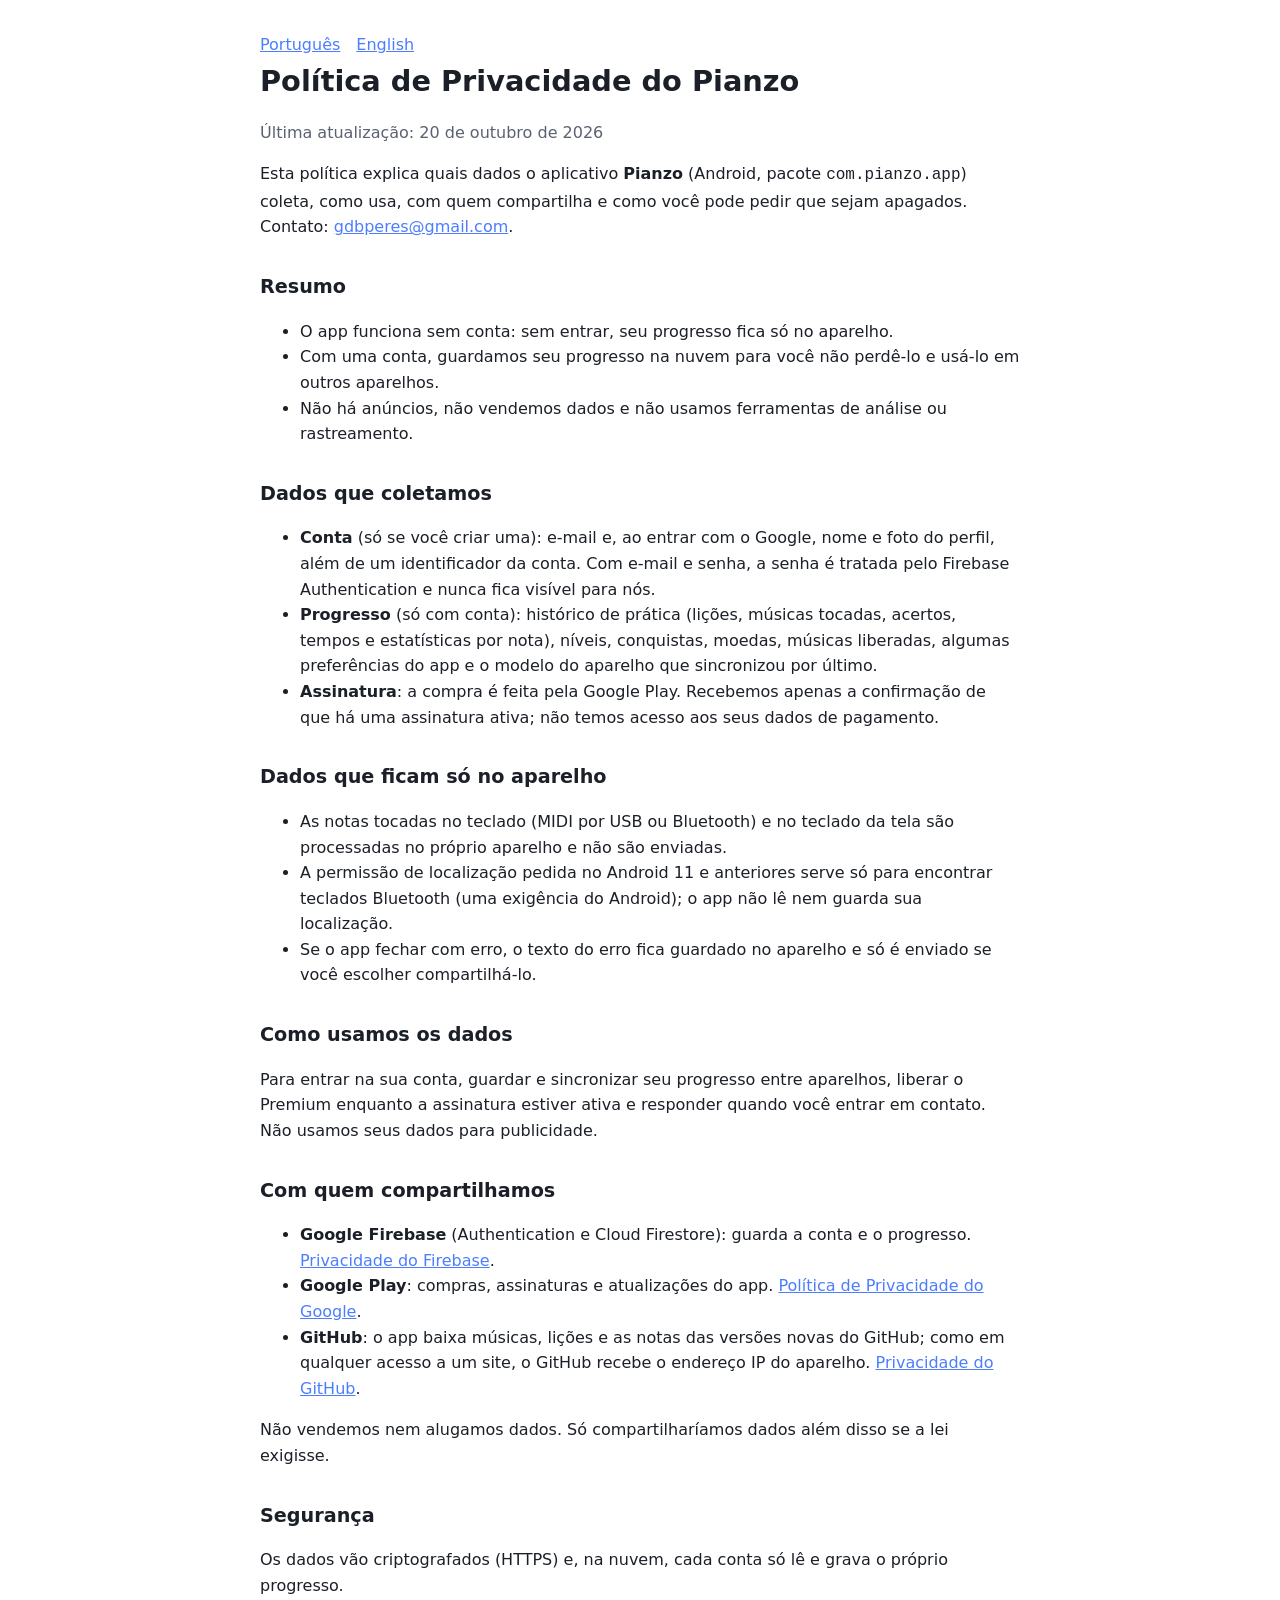
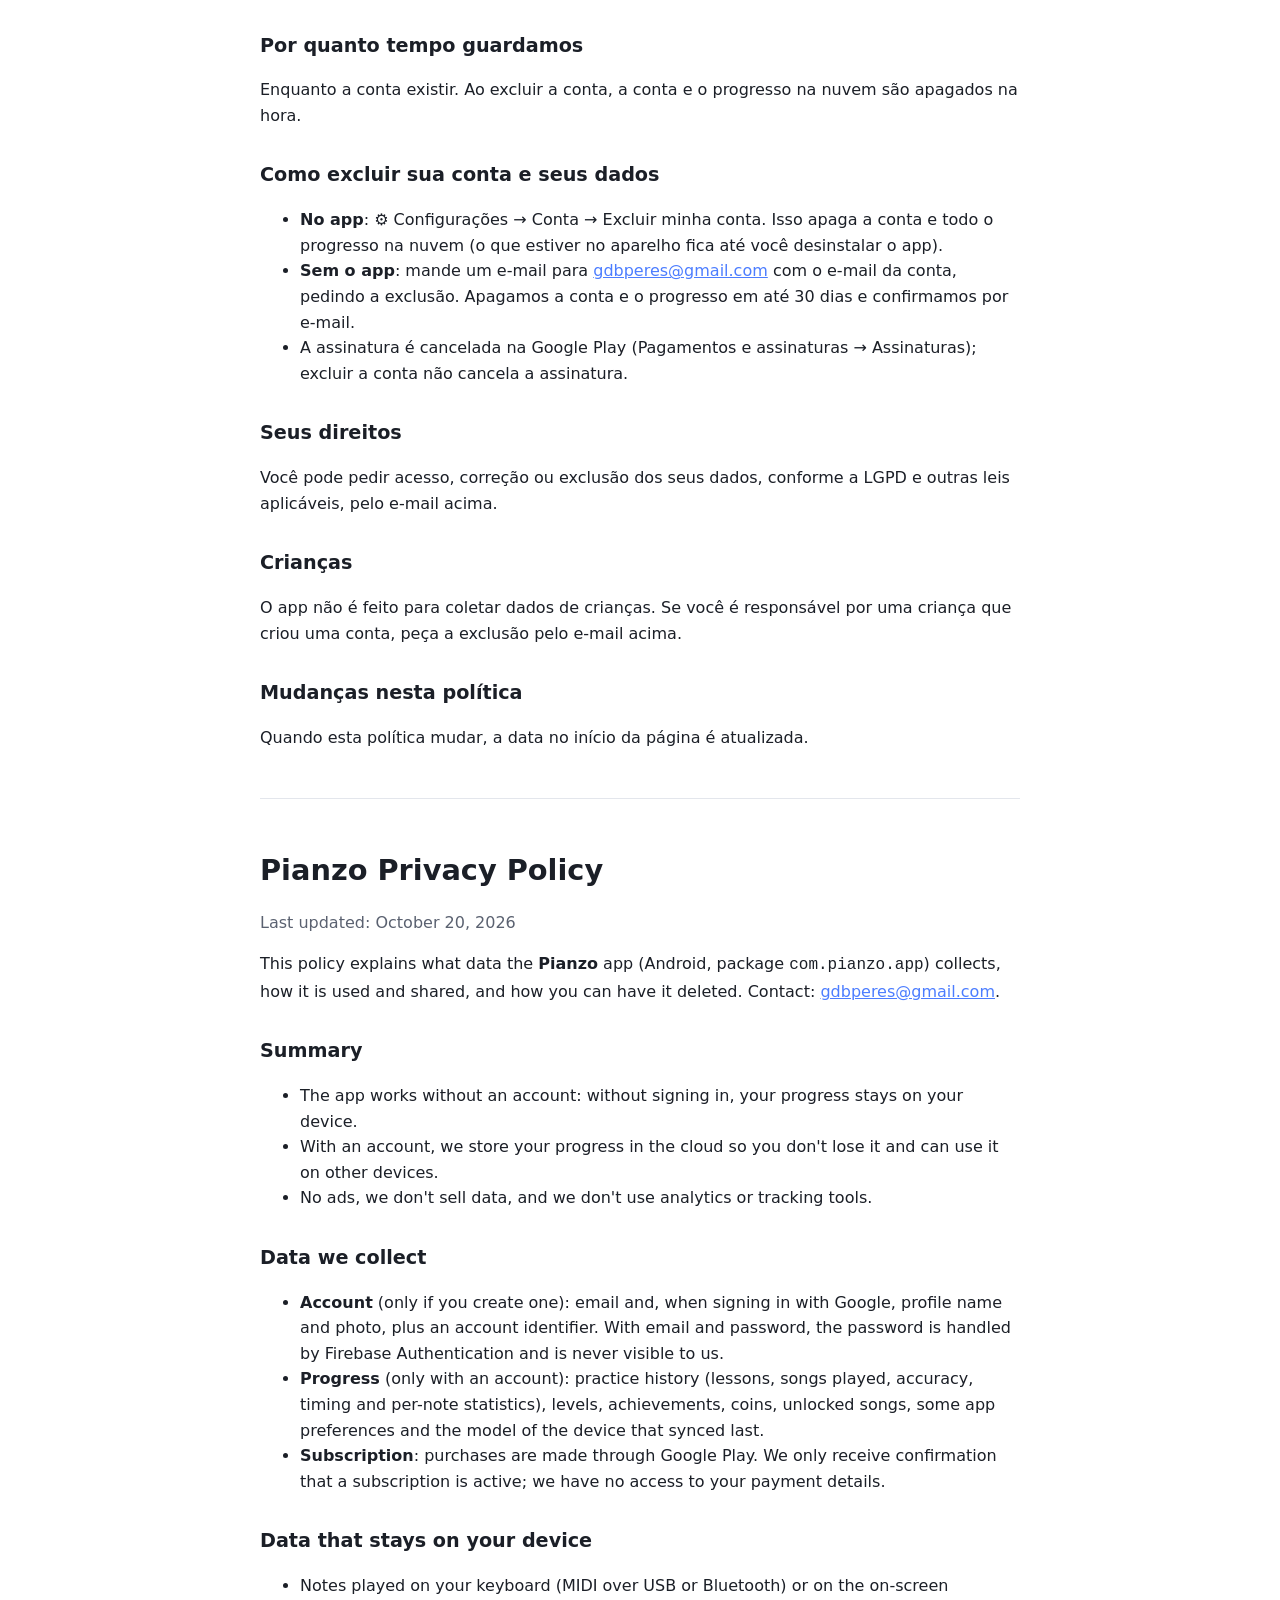
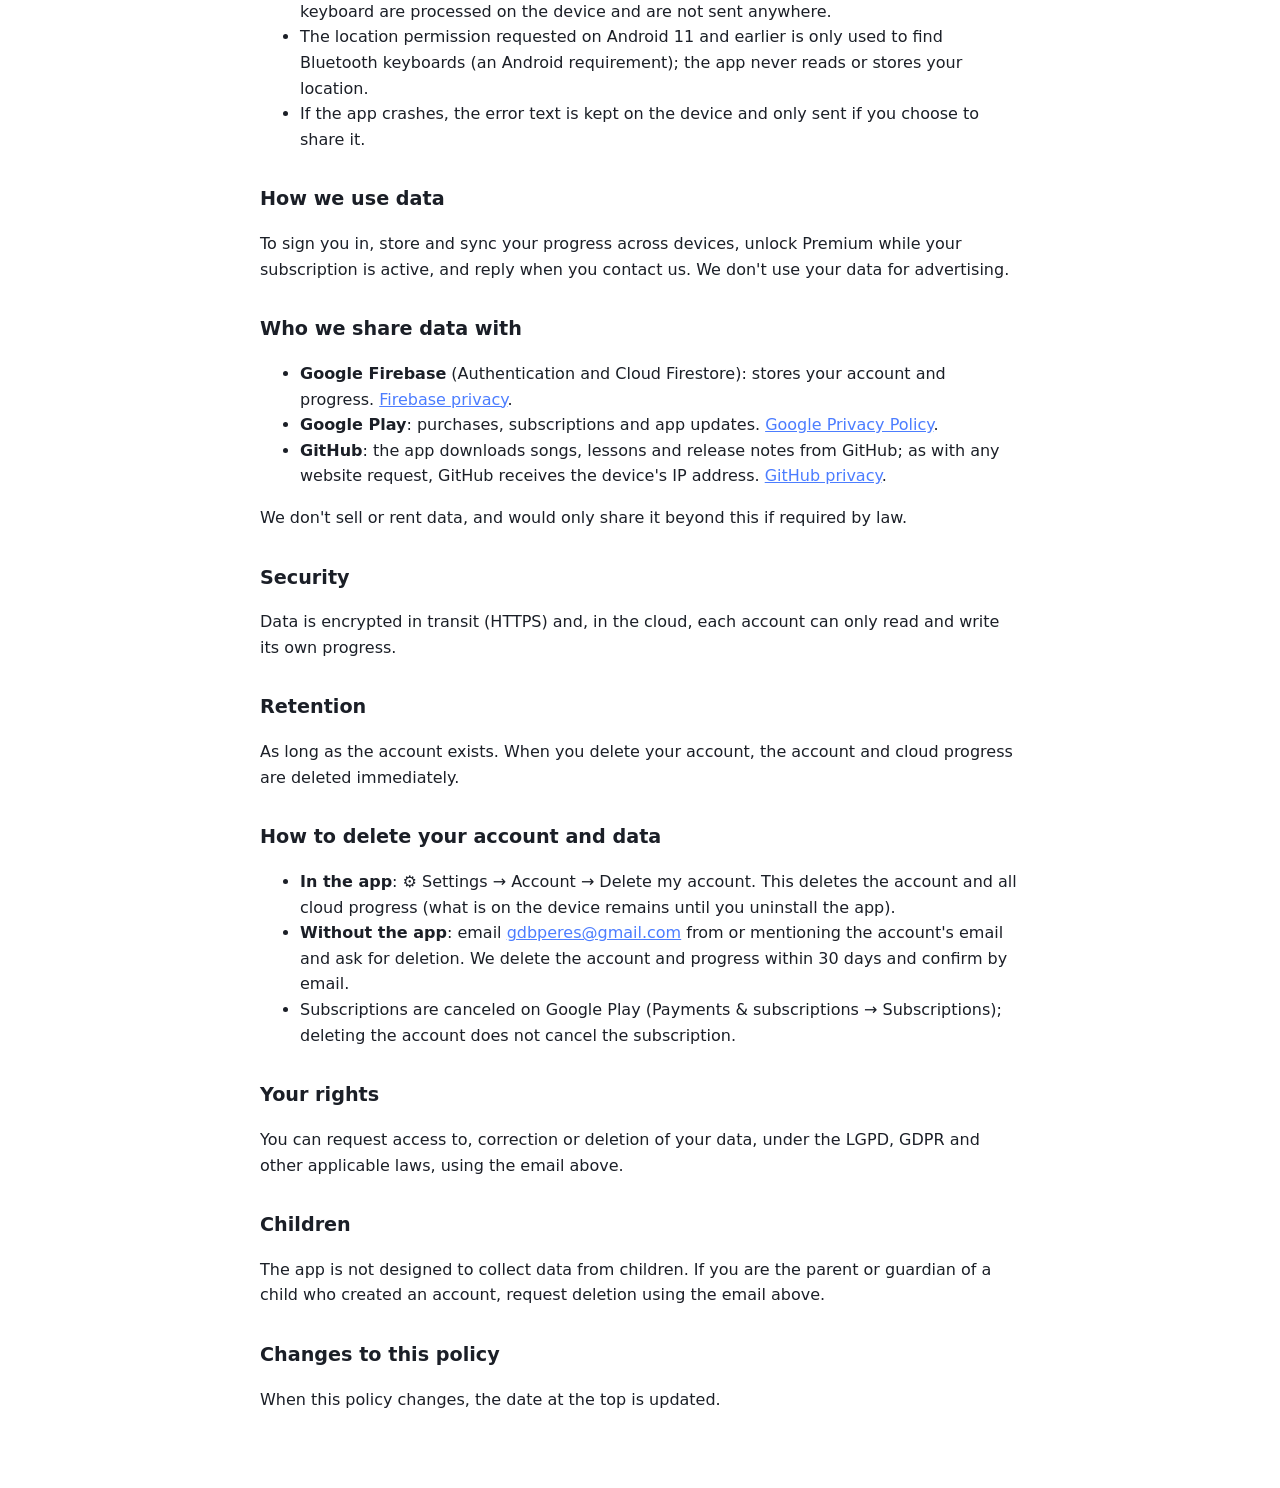
==== privacidade/index.html @ 695d47bd "Conteúdo inicial: músicas, lições, Política de Privacidade e notas das versões" ====
<!doctype html>
<html lang="pt-BR">
<head>
<meta charset="utf-8">
<meta name="viewport" content="width=device-width, initial-scale=1">
<title>Pianzo · Política de Privacidade</title>
<style>
  :root { --bg: #ffffff; --text: #1b1f27; --muted: #5a6170; --accent: #4c7dff; --line: #e3e6ec; }
  @media (prefers-color-scheme: dark) {
    :root { --bg: #0e1014; --text: #e8eaf0; --muted: #a3a9b6; --accent: #7fa8ff; --line: #262b35; }
  }
  body { margin: 0; background: var(--bg); color: var(--text);
         font: 16px/1.6 system-ui, -apple-system, "Segoe UI", Roboto, sans-serif; }
  main { max-width: 760px; margin: 0 auto; padding: 32px 16px 64px; }
  h1 { font-size: 1.8rem; margin: 0 0 4px; }
  h2 { font-size: 1.2rem; margin: 32px 0 8px; }
  p, li { color: var(--text); }
  .muted { color: var(--muted); }
  a { color: var(--accent); }
  hr { border: 0; border-top: 1px solid var(--line); margin: 48px 0; }
  nav a { margin-right: 16px; }
</style>
</head>
<body>
<main>
<nav><a href="#pt">Português</a><a href="#en">English</a></nav>

<section id="pt" lang="pt-BR">
<h1>Política de Privacidade do Pianzo</h1>
<p class="muted">Última atualização: 20 de outubro de 2026</p>

<p>Esta política explica quais dados o aplicativo <strong>Pianzo</strong> (Android, pacote <code>com.pianzo.app</code>)
coleta, como usa, com quem compartilha e como você pode pedir que sejam apagados. Contato:
<a href="mailto:gdbperes@gmail.com">gdbperes@gmail.com</a>.</p>

<h2>Resumo</h2>
<ul>
  <li>O app funciona sem conta: sem entrar, seu progresso fica só no aparelho.</li>
  <li>Com uma conta, guardamos seu progresso na nuvem para você não perdê-lo e usá-lo em outros aparelhos.</li>
  <li>Não há anúncios, não vendemos dados e não usamos ferramentas de análise ou rastreamento.</li>
</ul>

<h2>Dados que coletamos</h2>
<ul>
  <li><strong>Conta</strong> (só se você criar uma): e-mail e, ao entrar com o Google, nome e foto do perfil, além de
    um identificador da conta. Com e-mail e senha, a senha é tratada pelo Firebase Authentication e nunca fica
    visível para nós.</li>
  <li><strong>Progresso</strong> (só com conta): histórico de prática (lições, músicas tocadas, acertos, tempos e
    estatísticas por nota), níveis, conquistas, moedas, músicas liberadas, algumas preferências do app e o modelo
    do aparelho que sincronizou por último.</li>
  <li><strong>Assinatura</strong>: a compra é feita pela Google Play. Recebemos apenas a confirmação de que há uma
    assinatura ativa; não temos acesso aos seus dados de pagamento.</li>
</ul>

<h2>Dados que ficam só no aparelho</h2>
<ul>
  <li>As notas tocadas no teclado (MIDI por USB ou Bluetooth) e no teclado da tela são processadas no próprio
    aparelho e não são enviadas.</li>
  <li>A permissão de localização pedida no Android 11 e anteriores serve só para encontrar teclados Bluetooth (uma
    exigência do Android); o app não lê nem guarda sua localização.</li>
  <li>Se o app fechar com erro, o texto do erro fica guardado no aparelho e só é enviado se você escolher
    compartilhá-lo.</li>
</ul>

<h2>Como usamos os dados</h2>
<p>Para entrar na sua conta, guardar e sincronizar seu progresso entre aparelhos, liberar o Premium enquanto a
assinatura estiver ativa e responder quando você entrar em contato. Não usamos seus dados para publicidade.</p>

<h2>Com quem compartilhamos</h2>
<ul>
  <li><strong>Google Firebase</strong> (Authentication e Cloud Firestore): guarda a conta e o progresso.
    <a href="https://firebase.google.com/support/privacy">Privacidade do Firebase</a>.</li>
  <li><strong>Google Play</strong>: compras, assinaturas e atualizações do app.
    <a href="https://policies.google.com/privacy">Política de Privacidade do Google</a>.</li>
  <li><strong>GitHub</strong>: o app baixa músicas, lições e as notas das versões novas do GitHub; como em qualquer
    acesso a um site, o GitHub recebe o endereço IP do aparelho.
    <a href="https://docs.github.com/site-policy/privacy-policies/github-general-privacy-statement">Privacidade do GitHub</a>.</li>
</ul>
<p>Não vendemos nem alugamos dados. Só compartilharíamos dados além disso se a lei exigisse.</p>

<h2>Segurança</h2>
<p>Os dados vão criptografados (HTTPS) e, na nuvem, cada conta só lê e grava o próprio progresso.</p>

<h2>Por quanto tempo guardamos</h2>
<p>Enquanto a conta existir. Ao excluir a conta, a conta e o progresso na nuvem são apagados na hora.</p>

<h2 id="excluir-conta">Como excluir sua conta e seus dados</h2>
<ul>
  <li><strong>No app</strong>: ⚙ Configurações → Conta → Excluir minha conta. Isso apaga a conta e todo o progresso na
    nuvem (o que estiver no aparelho fica até você desinstalar o app).</li>
  <li><strong>Sem o app</strong>: mande um e-mail para <a href="mailto:gdbperes@gmail.com">gdbperes@gmail.com</a>
    com o e-mail da conta, pedindo a exclusão. Apagamos a conta e o progresso em até 30 dias e confirmamos por
    e-mail.</li>
  <li>A assinatura é cancelada na Google Play (Pagamentos e assinaturas → Assinaturas); excluir a conta não cancela
    a assinatura.</li>
</ul>

<h2>Seus direitos</h2>
<p>Você pode pedir acesso, correção ou exclusão dos seus dados, conforme a LGPD e outras leis aplicáveis, pelo
e-mail acima.</p>

<h2>Crianças</h2>
<p>O app não é feito para coletar dados de crianças. Se você é responsável por uma criança que criou uma conta,
peça a exclusão pelo e-mail acima.</p>

<h2>Mudanças nesta política</h2>
<p>Quando esta política mudar, a data no início da página é atualizada.</p>
</section>

<hr>

<section id="en" lang="en">
<h1>Pianzo Privacy Policy</h1>
<p class="muted">Last updated: October 20, 2026</p>

<p>This policy explains what data the <strong>Pianzo</strong> app (Android, package <code>com.pianzo.app</code>)
collects, how it is used and shared, and how you can have it deleted. Contact:
<a href="mailto:gdbperes@gmail.com">gdbperes@gmail.com</a>.</p>

<h2>Summary</h2>
<ul>
  <li>The app works without an account: without signing in, your progress stays on your device.</li>
  <li>With an account, we store your progress in the cloud so you don't lose it and can use it on other devices.</li>
  <li>No ads, we don't sell data, and we don't use analytics or tracking tools.</li>
</ul>

<h2>Data we collect</h2>
<ul>
  <li><strong>Account</strong> (only if you create one): email and, when signing in with Google, profile name and
    photo, plus an account identifier. With email and password, the password is handled by Firebase Authentication
    and is never visible to us.</li>
  <li><strong>Progress</strong> (only with an account): practice history (lessons, songs played, accuracy, timing
    and per-note statistics), levels, achievements, coins, unlocked songs, some app preferences and the model of the
    device that synced last.</li>
  <li><strong>Subscription</strong>: purchases are made through Google Play. We only receive confirmation that a
    subscription is active; we have no access to your payment details.</li>
</ul>

<h2>Data that stays on your device</h2>
<ul>
  <li>Notes played on your keyboard (MIDI over USB or Bluetooth) or on the on-screen keyboard are processed on the
    device and are not sent anywhere.</li>
  <li>The location permission requested on Android 11 and earlier is only used to find Bluetooth keyboards (an
    Android requirement); the app never reads or stores your location.</li>
  <li>If the app crashes, the error text is kept on the device and only sent if you choose to share it.</li>
</ul>

<h2>How we use data</h2>
<p>To sign you in, store and sync your progress across devices, unlock Premium while your subscription is active,
and reply when you contact us. We don't use your data for advertising.</p>

<h2>Who we share data with</h2>
<ul>
  <li><strong>Google Firebase</strong> (Authentication and Cloud Firestore): stores your account and progress.
    <a href="https://firebase.google.com/support/privacy">Firebase privacy</a>.</li>
  <li><strong>Google Play</strong>: purchases, subscriptions and app updates.
    <a href="https://policies.google.com/privacy">Google Privacy Policy</a>.</li>
  <li><strong>GitHub</strong>: the app downloads songs, lessons and release notes from GitHub; as with any website
    request, GitHub receives the device's IP address.
    <a href="https://docs.github.com/site-policy/privacy-policies/github-general-privacy-statement">GitHub privacy</a>.</li>
</ul>
<p>We don't sell or rent data, and would only share it beyond this if required by law.</p>

<h2>Security</h2>
<p>Data is encrypted in transit (HTTPS) and, in the cloud, each account can only read and write its own progress.</p>

<h2>Retention</h2>
<p>As long as the account exists. When you delete your account, the account and cloud progress are deleted
immediately.</p>

<h2 id="delete-account">How to delete your account and data</h2>
<ul>
  <li><strong>In the app</strong>: ⚙ Settings → Account → Delete my account. This deletes the account and all cloud
    progress (what is on the device remains until you uninstall the app).</li>
  <li><strong>Without the app</strong>: email <a href="mailto:gdbperes@gmail.com">gdbperes@gmail.com</a> from or
    mentioning the account's email and ask for deletion. We delete the account and progress within 30 days and
    confirm by email.</li>
  <li>Subscriptions are canceled on Google Play (Payments &amp; subscriptions → Subscriptions); deleting the account
    does not cancel the subscription.</li>
</ul>

<h2>Your rights</h2>
<p>You can request access to, correction or deletion of your data, under the LGPD, GDPR and other applicable laws,
using the email above.</p>

<h2>Children</h2>
<p>The app is not designed to collect data from children. If you are the parent or guardian of a child who
created an account, request deletion using the email above.</p>

<h2>Changes to this policy</h2>
<p>When this policy changes, the date at the top is updated.</p>
</section>
</main>
</body>
</html>
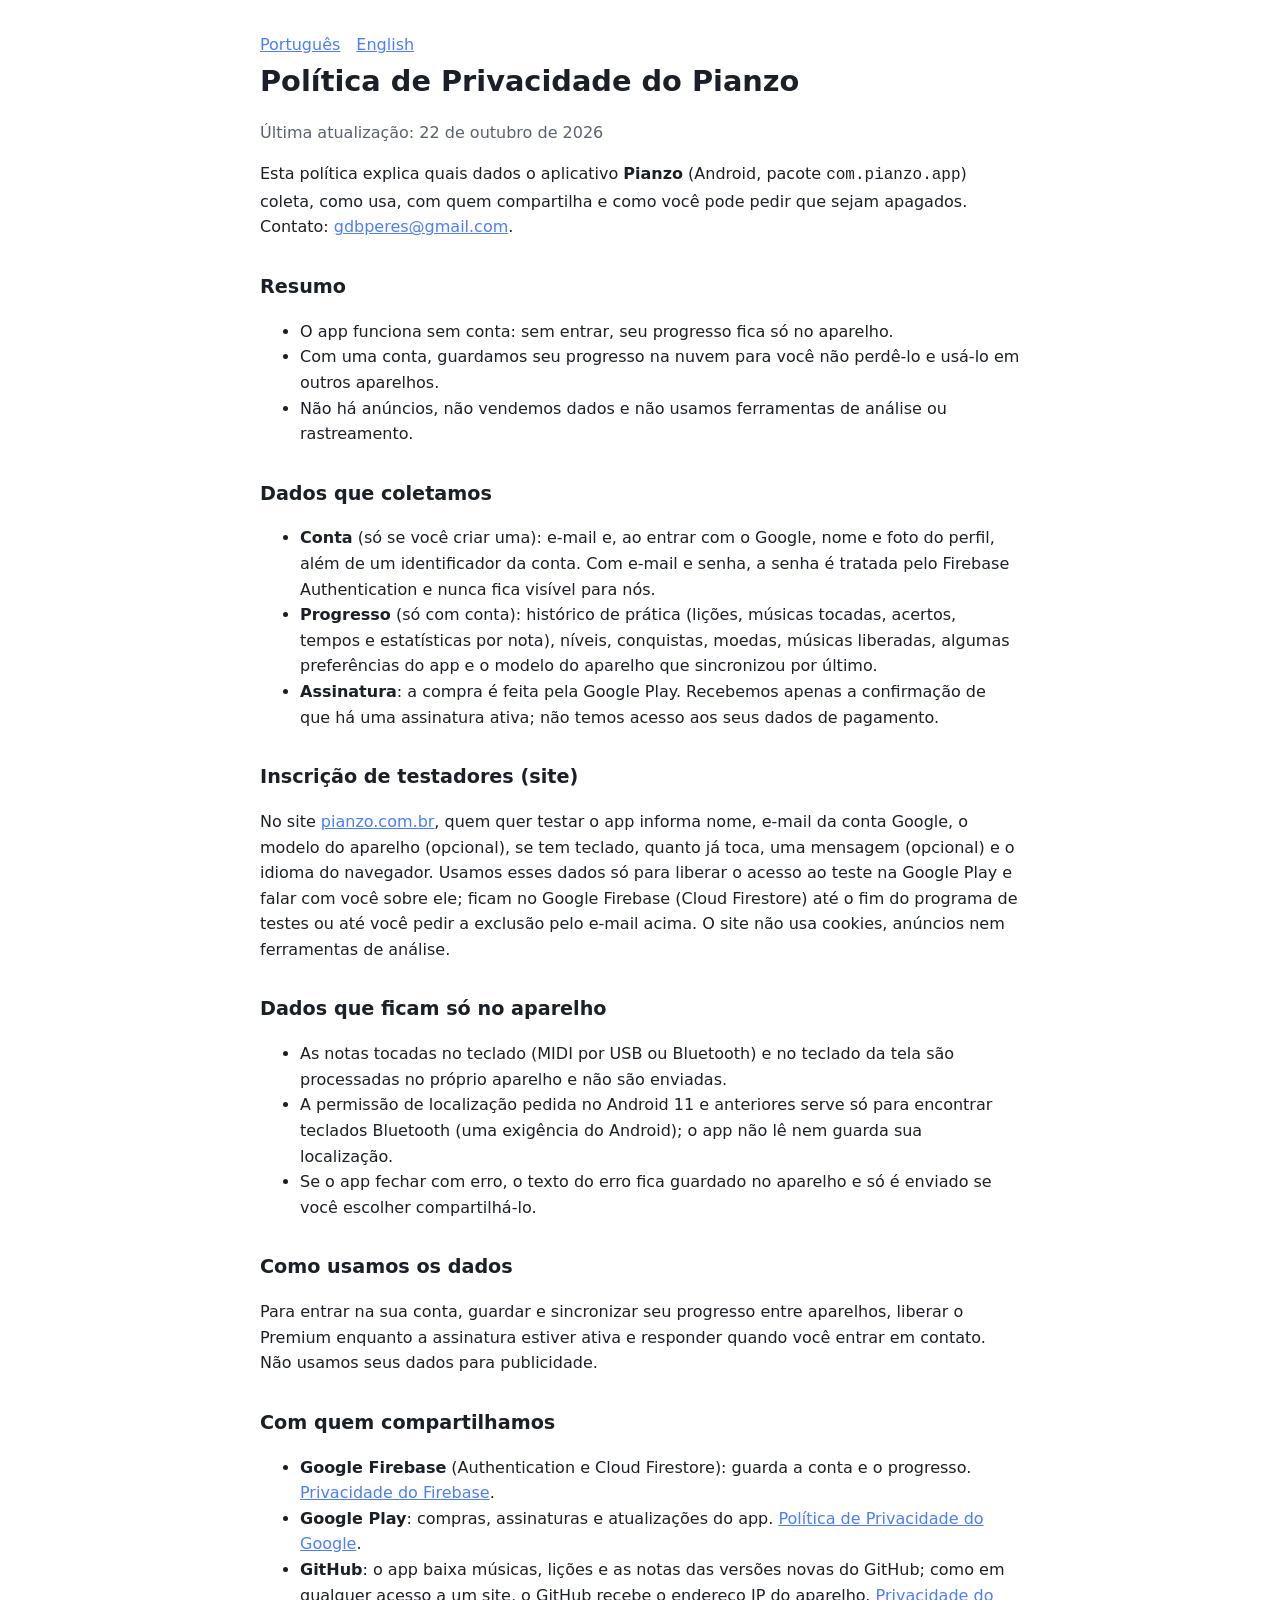
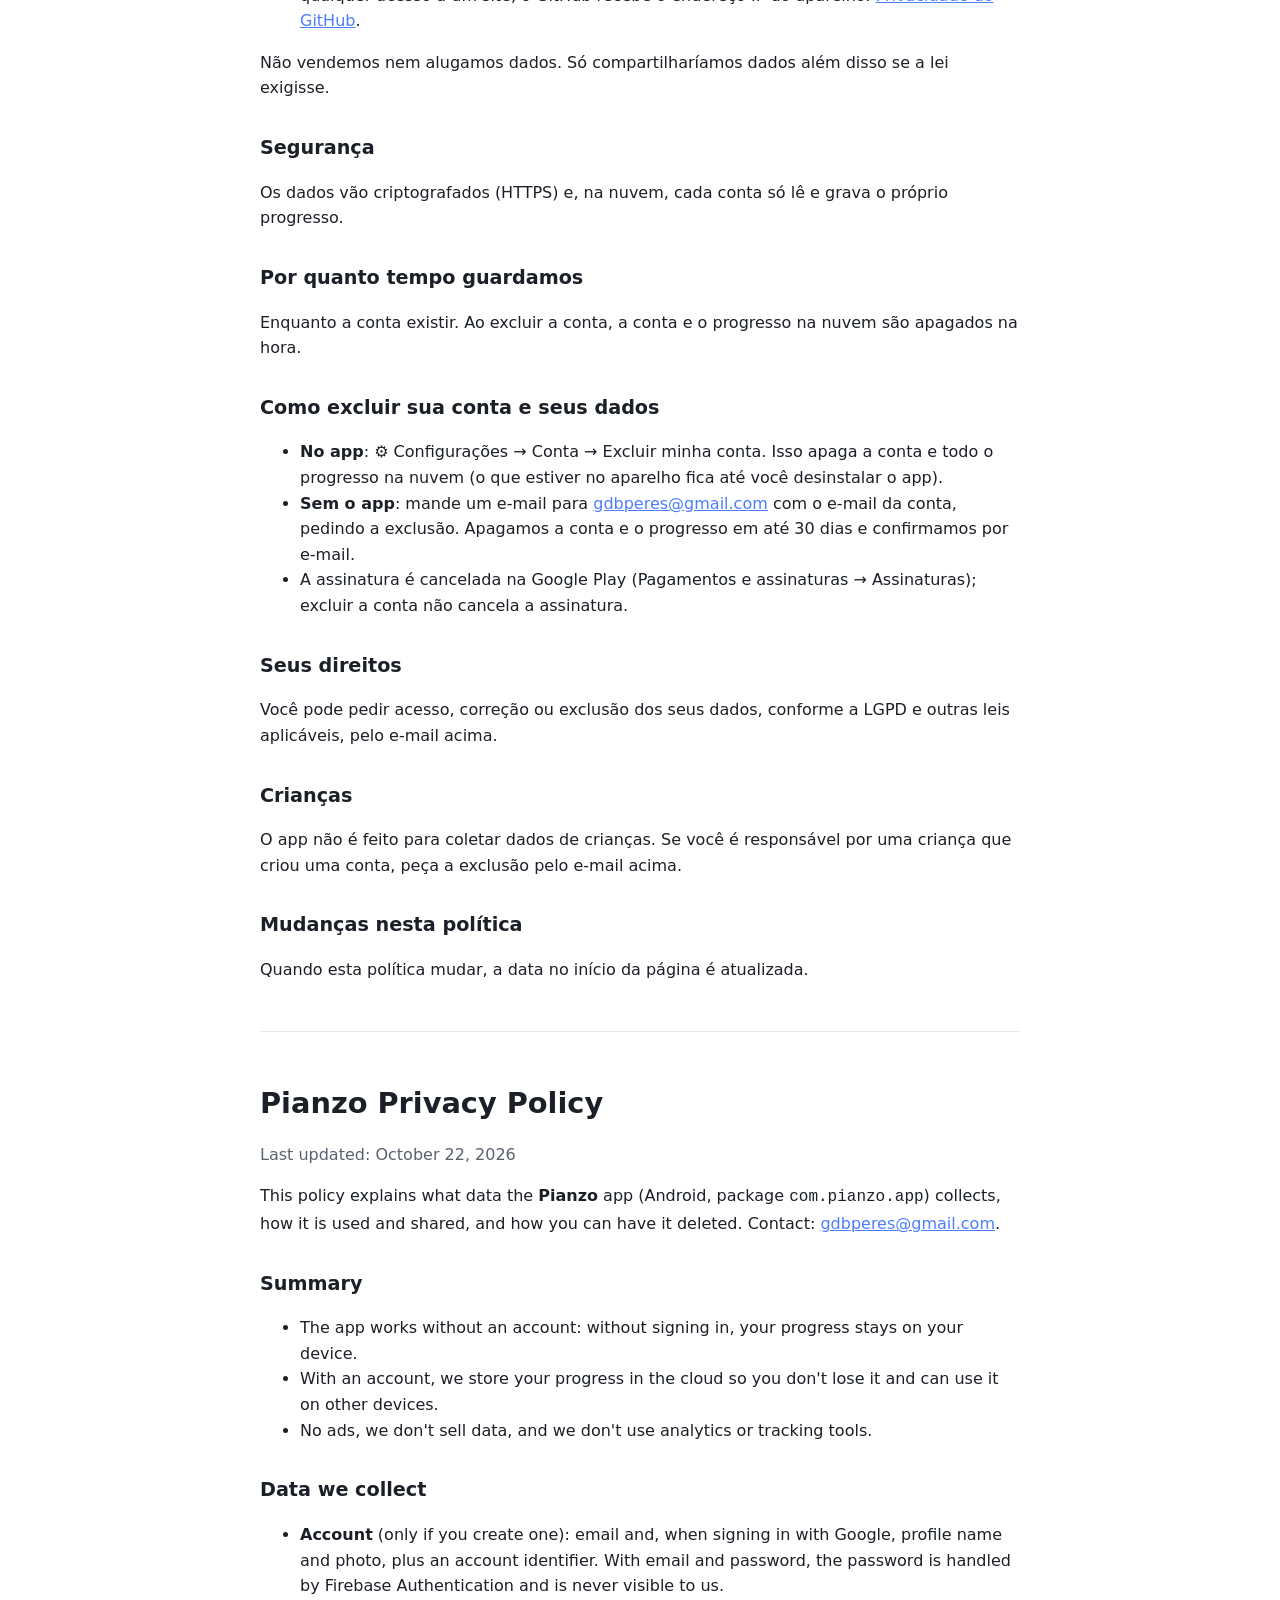
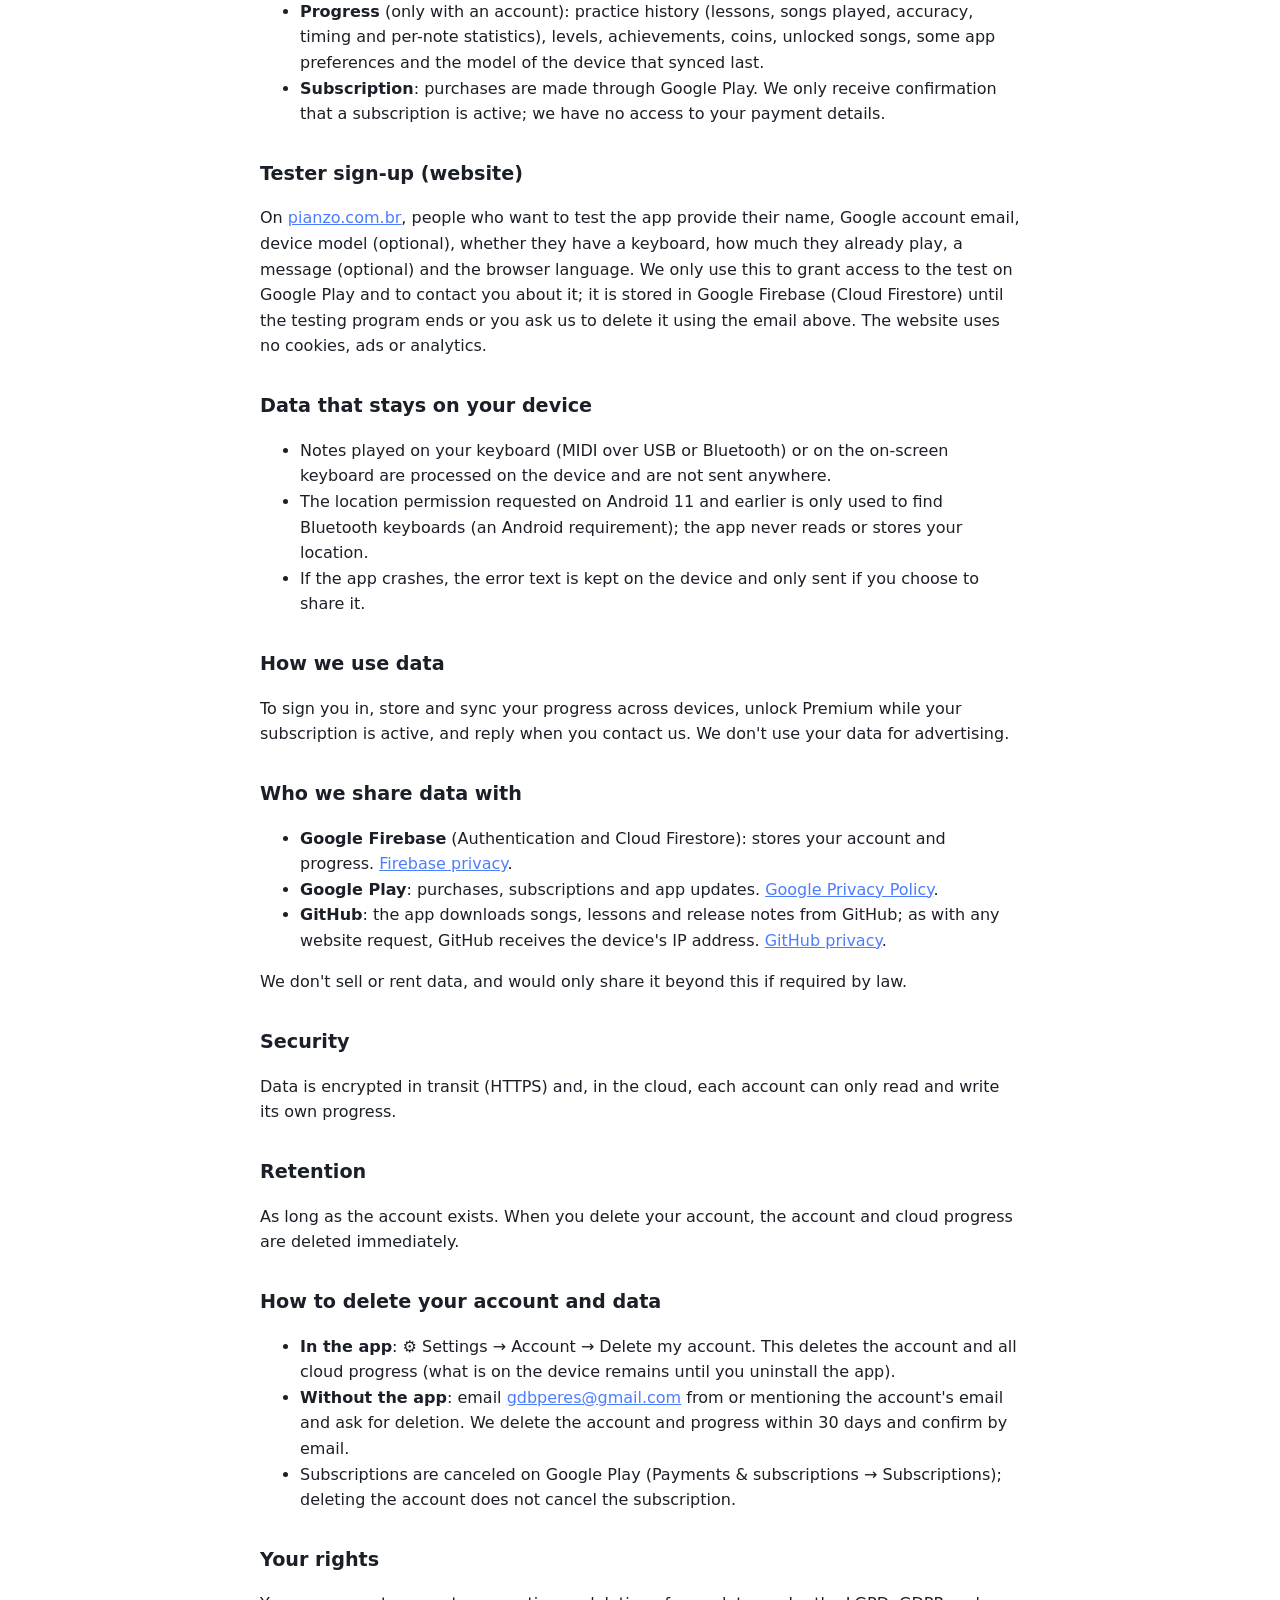
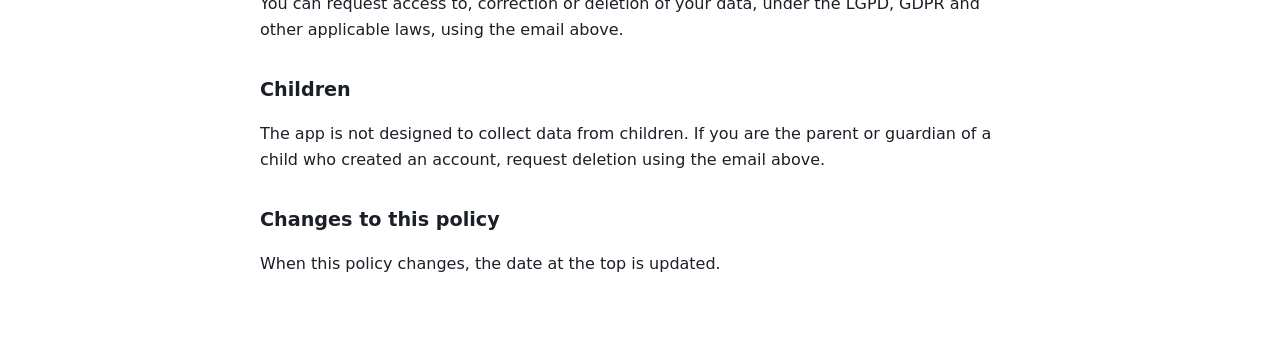
==== commit f32b8152: "Conteúdo de 0c862c86bd129cdce6e60961c4956766062cebaa" ====
--- a/privacidade/index.html
+++ b/privacidade/index.html
@@ -27,7 +27,7 @@
 
 <section id="pt" lang="pt-BR">
 <h1>Política de Privacidade do Pianzo</h1>
-<p class="muted">Última atualização: 20 de outubro de 2026</p>
+<p class="muted">Última atualização: 22 de outubro de 2026</p>
 
 <p>Esta política explica quais dados o aplicativo <strong>Pianzo</strong> (Android, pacote <code>com.pianzo.app</code>)
 coleta, como usa, com quem compartilha e como você pode pedir que sejam apagados. Contato:
@@ -52,6 +52,13 @@
     assinatura ativa; não temos acesso aos seus dados de pagamento.</li>
 </ul>
 
+<h2 id="testadores">Inscrição de testadores (site)</h2>
+<p>No site <a href="https://pianzo.com.br/">pianzo.com.br</a>, quem quer testar o app informa nome, e-mail da conta
+Google, o modelo do aparelho (opcional), se tem teclado, quanto já toca, uma mensagem (opcional) e o idioma do
+navegador. Usamos esses dados só para liberar o acesso ao teste na Google Play e falar com você sobre ele; ficam no
+Google Firebase (Cloud Firestore) até o fim do programa de testes ou até você pedir a exclusão pelo e-mail acima. O
+site não usa cookies, anúncios nem ferramentas de análise.</p>
+
 <h2>Dados que ficam só no aparelho</h2>
 <ul>
   <li>As notas tocadas no teclado (MIDI por USB ou Bluetooth) e no teclado da tela são processadas no próprio
@@ -111,7 +118,7 @@
 
 <section id="en" lang="en">
 <h1>Pianzo Privacy Policy</h1>
-<p class="muted">Last updated: October 20, 2026</p>
+<p class="muted">Last updated: October 22, 2026</p>
 
 <p>This policy explains what data the <strong>Pianzo</strong> app (Android, package <code>com.pianzo.app</code>)
 collects, how it is used and shared, and how you can have it deleted. Contact:
@@ -136,6 +143,13 @@
     subscription is active; we have no access to your payment details.</li>
 </ul>
 
+<h2 id="testers">Tester sign-up (website)</h2>
+<p>On <a href="https://pianzo.com.br/">pianzo.com.br</a>, people who want to test the app provide their name, Google
+account email, device model (optional), whether they have a keyboard, how much they already play, a message
+(optional) and the browser language. We only use this to grant access to the test on Google Play and to contact you
+about it; it is stored in Google Firebase (Cloud Firestore) until the testing program ends or you ask us to delete it
+using the email above. The website uses no cookies, ads or analytics.</p>
+
 <h2>Data that stays on your device</h2>
 <ul>
   <li>Notes played on your keyboard (MIDI over USB or Bluetooth) or on the on-screen keyboard are processed on the
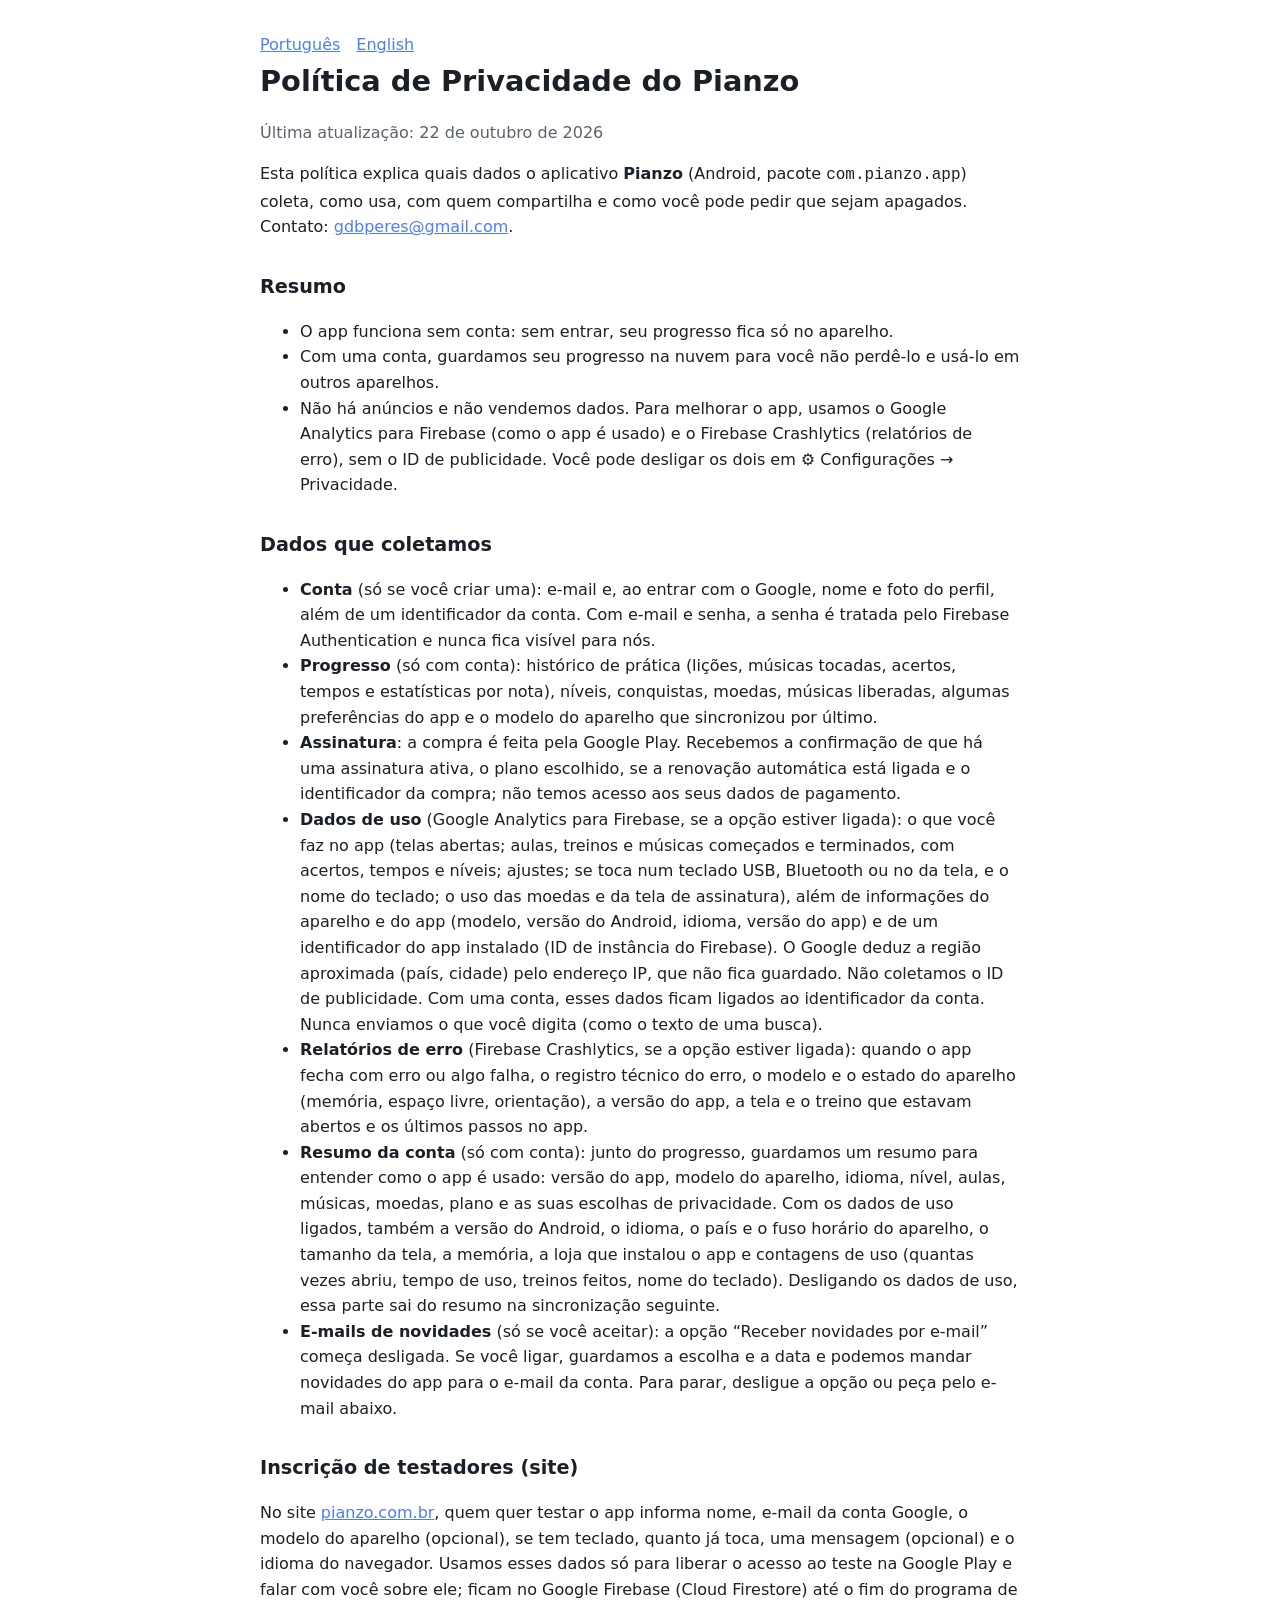
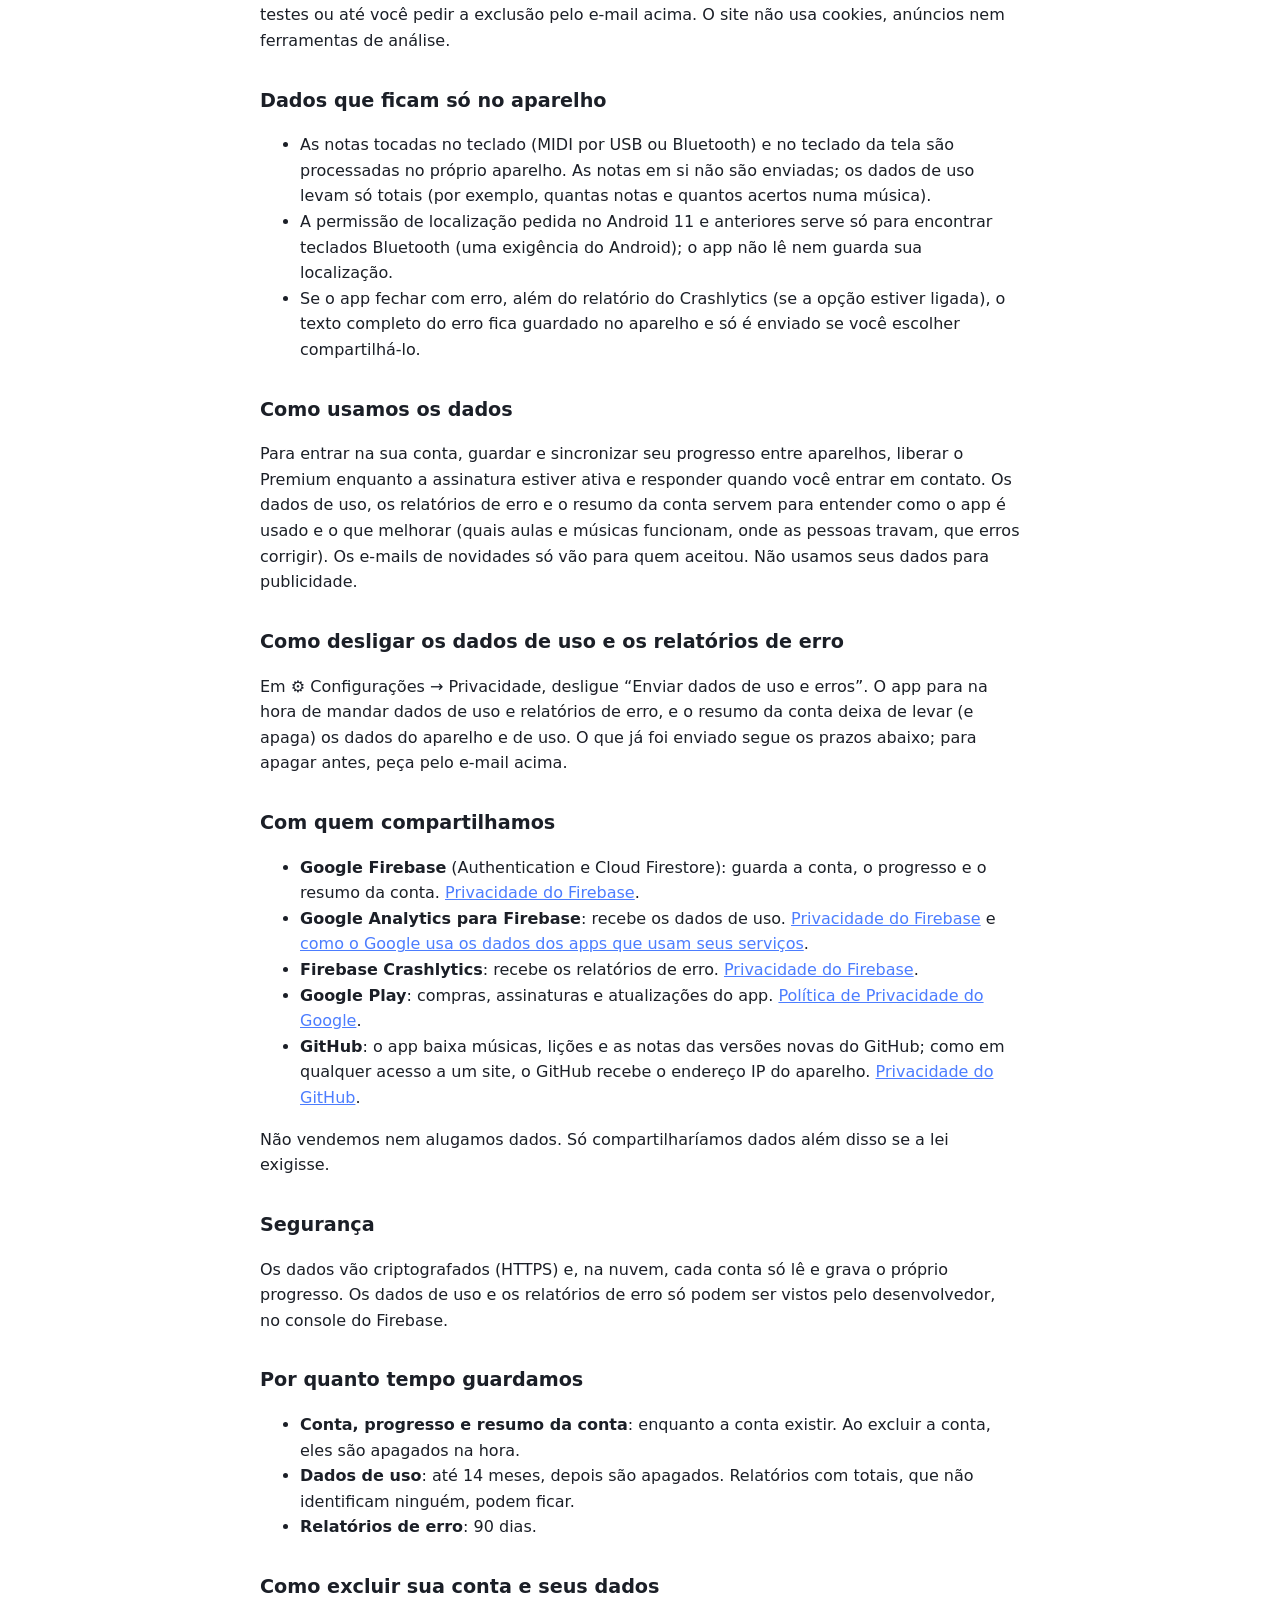
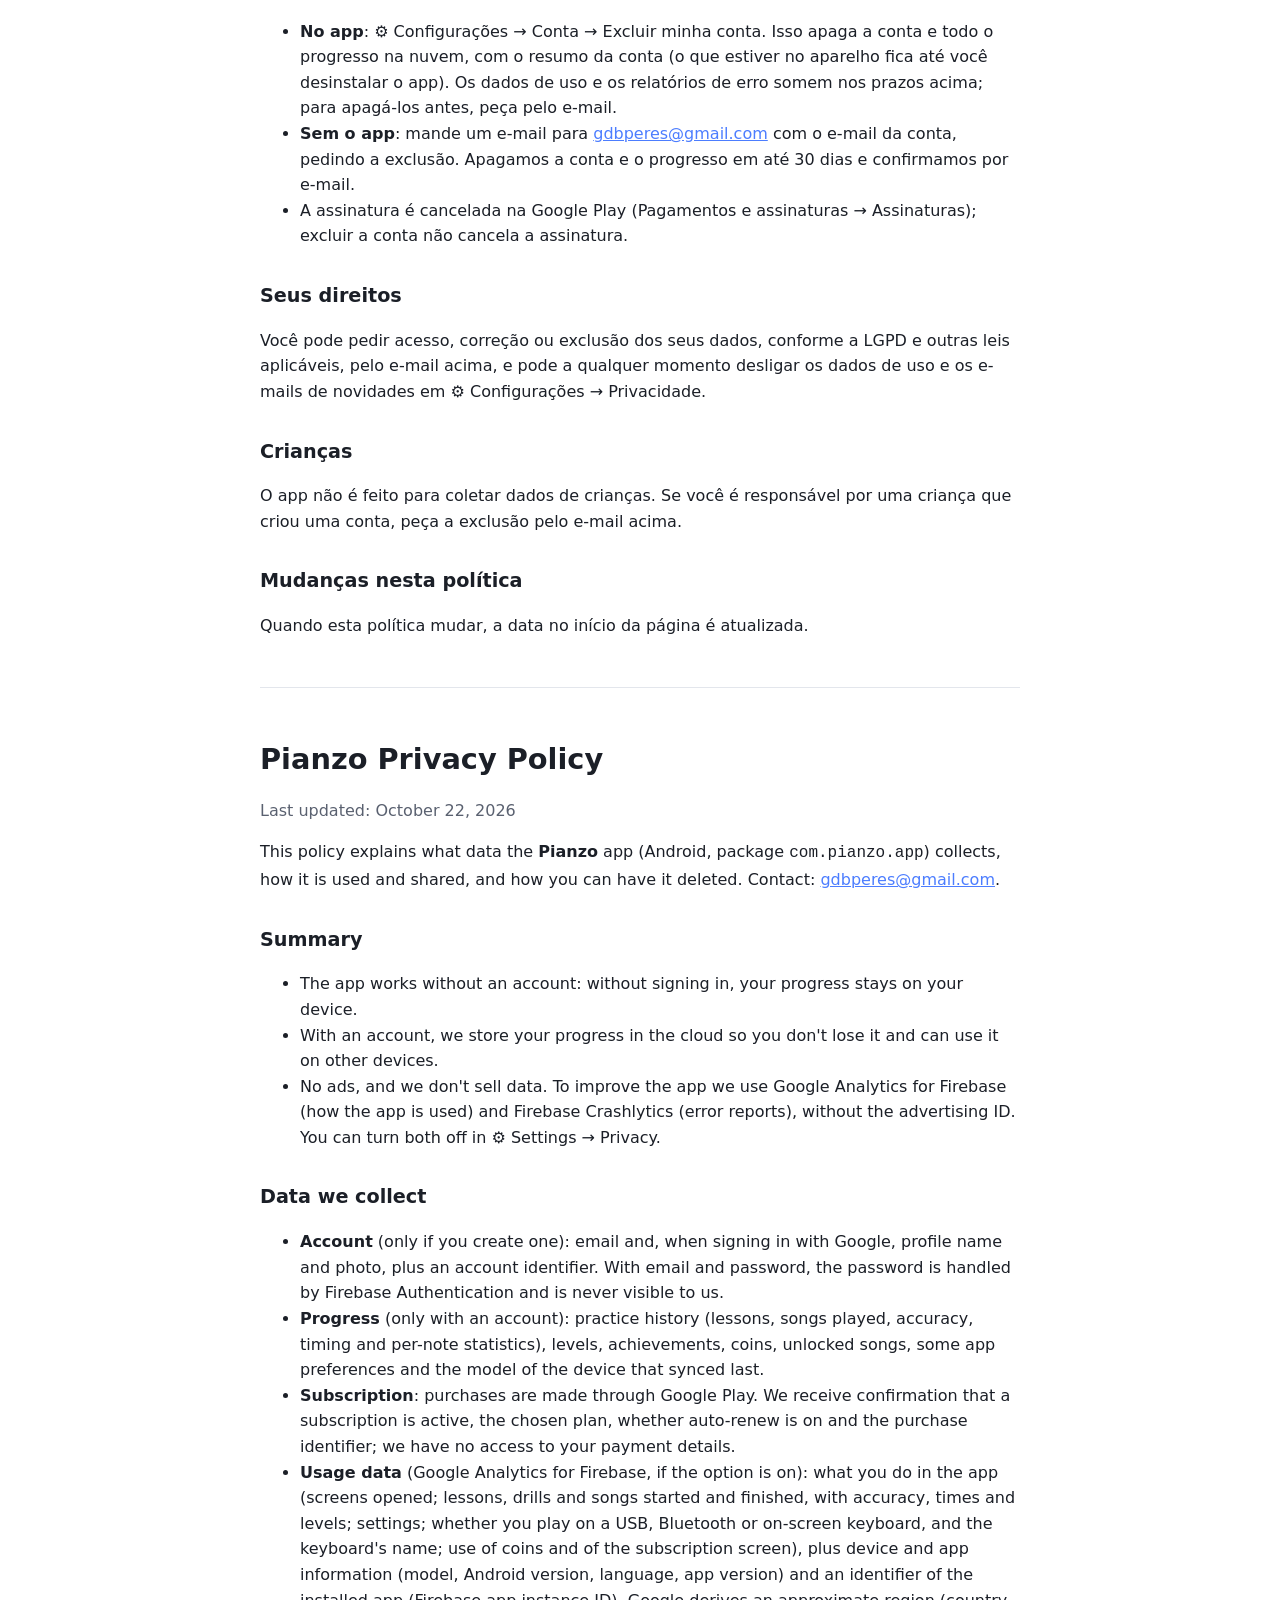
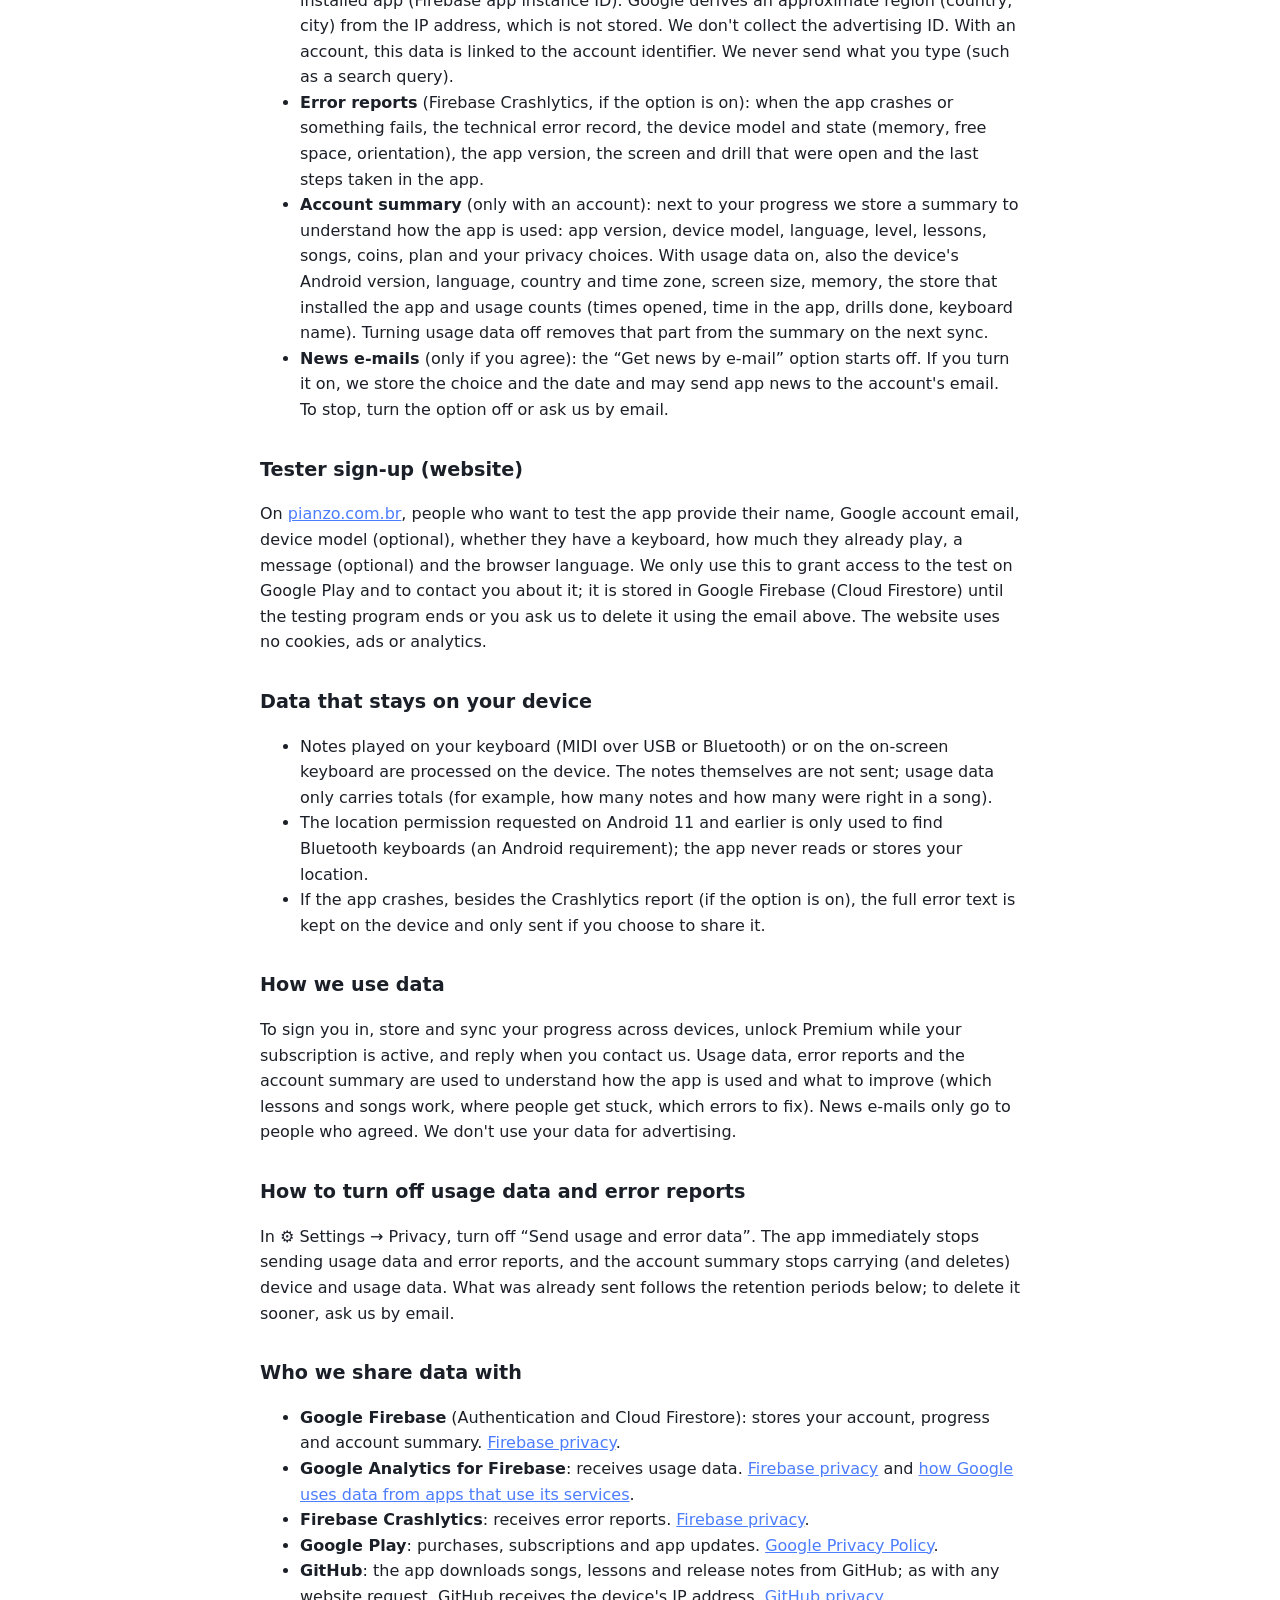
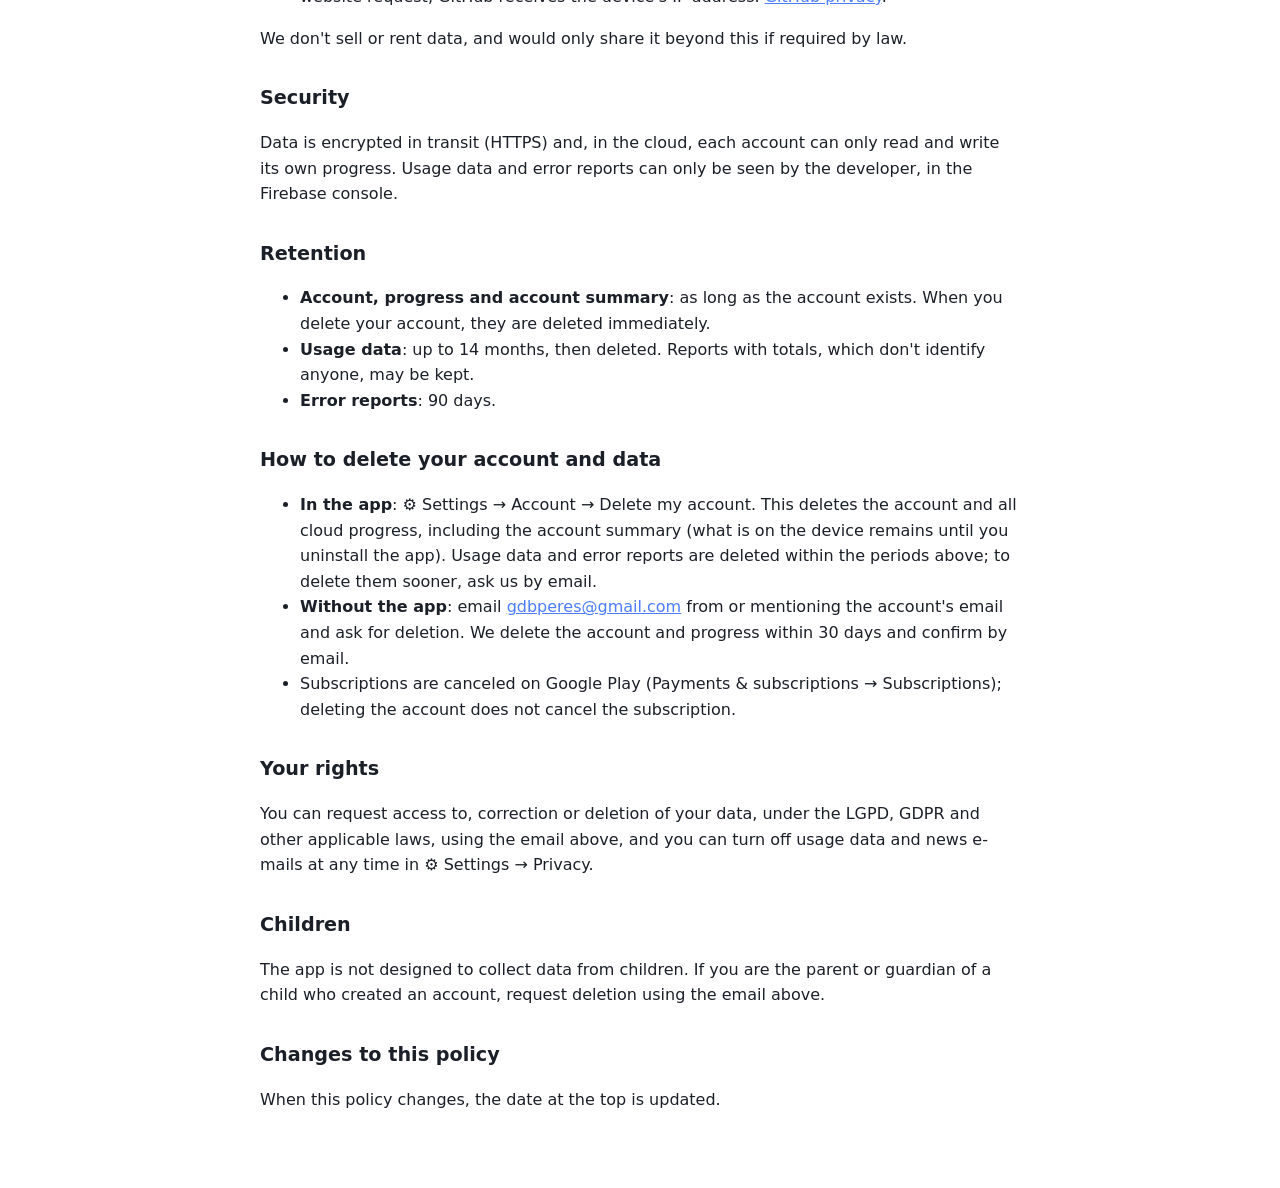
==== commit 5b6cce3e: "Conteúdo de 6a21a7ff4db255895fb50ac9d1bf434342d9009b" ====
--- a/privacidade/index.html
+++ b/privacidade/index.html
@@ -37,7 +37,9 @@
 <ul>
   <li>O app funciona sem conta: sem entrar, seu progresso fica só no aparelho.</li>
   <li>Com uma conta, guardamos seu progresso na nuvem para você não perdê-lo e usá-lo em outros aparelhos.</li>
-  <li>Não há anúncios, não vendemos dados e não usamos ferramentas de análise ou rastreamento.</li>
+  <li>Não há anúncios e não vendemos dados. Para melhorar o app, usamos o Google Analytics para Firebase (como o app
+    é usado) e o Firebase Crashlytics (relatórios de erro), sem o ID de publicidade. Você pode desligar os dois em
+    ⚙ Configurações → Privacidade.</li>
 </ul>
 
 <h2>Dados que coletamos</h2>
@@ -48,8 +50,28 @@
   <li><strong>Progresso</strong> (só com conta): histórico de prática (lições, músicas tocadas, acertos, tempos e
     estatísticas por nota), níveis, conquistas, moedas, músicas liberadas, algumas preferências do app e o modelo
     do aparelho que sincronizou por último.</li>
-  <li><strong>Assinatura</strong>: a compra é feita pela Google Play. Recebemos apenas a confirmação de que há uma
-    assinatura ativa; não temos acesso aos seus dados de pagamento.</li>
+  <li><strong>Assinatura</strong>: a compra é feita pela Google Play. Recebemos a confirmação de que há uma
+    assinatura ativa, o plano escolhido, se a renovação automática está ligada e o identificador da compra; não
+    temos acesso aos seus dados de pagamento.</li>
+  <li><strong>Dados de uso</strong> (Google Analytics para Firebase, se a opção estiver ligada): o que você faz no
+    app (telas abertas; aulas, treinos e músicas começados e terminados, com acertos, tempos e níveis; ajustes;
+    se toca num teclado USB, Bluetooth ou no da tela, e o nome do teclado; o uso das moedas e da tela de
+    assinatura), além de informações do aparelho e do app (modelo, versão do Android, idioma, versão do app) e de
+    um identificador do app instalado (ID de instância do Firebase). O Google deduz a região aproximada (país,
+    cidade) pelo endereço IP, que não fica guardado. Não coletamos o ID de publicidade. Com uma conta, esses dados
+    ficam ligados ao identificador da conta. Nunca enviamos o que você digita (como o texto de uma busca).</li>
+  <li><strong>Relatórios de erro</strong> (Firebase Crashlytics, se a opção estiver ligada): quando o app fecha com
+    erro ou algo falha, o registro técnico do erro, o modelo e o estado do aparelho (memória, espaço livre,
+    orientação), a versão do app, a tela e o treino que estavam abertos e os últimos passos no app.</li>
+  <li><strong>Resumo da conta</strong> (só com conta): junto do progresso, guardamos um resumo para entender como o
+    app é usado: versão do app, modelo do aparelho, idioma, nível, aulas, músicas, moedas, plano e as suas escolhas
+    de privacidade. Com os dados de uso ligados, também a versão do Android, o idioma, o país e o fuso horário do
+    aparelho, o tamanho da tela, a memória, a loja que instalou o app e contagens de uso (quantas vezes abriu,
+    tempo de uso, treinos feitos, nome do teclado). Desligando os dados de uso, essa parte sai do resumo na
+    sincronização seguinte.</li>
+  <li><strong>E-mails de novidades</strong> (só se você aceitar): a opção “Receber novidades por e-mail” começa
+    desligada. Se você ligar, guardamos a escolha e a data e podemos mandar novidades do app para o e-mail da
+    conta. Para parar, desligue a opção ou peça pelo e-mail abaixo.</li>
 </ul>
 
 <h2 id="testadores">Inscrição de testadores (site)</h2>
@@ -62,20 +84,35 @@
 <h2>Dados que ficam só no aparelho</h2>
 <ul>
   <li>As notas tocadas no teclado (MIDI por USB ou Bluetooth) e no teclado da tela são processadas no próprio
-    aparelho e não são enviadas.</li>
+    aparelho. As notas em si não são enviadas; os dados de uso levam só totais (por exemplo, quantas notas e
+    quantos acertos numa música).</li>
   <li>A permissão de localização pedida no Android 11 e anteriores serve só para encontrar teclados Bluetooth (uma
     exigência do Android); o app não lê nem guarda sua localização.</li>
-  <li>Se o app fechar com erro, o texto do erro fica guardado no aparelho e só é enviado se você escolher
-    compartilhá-lo.</li>
+  <li>Se o app fechar com erro, além do relatório do Crashlytics (se a opção estiver ligada), o texto completo do
+    erro fica guardado no aparelho e só é enviado se você escolher compartilhá-lo.</li>
 </ul>
 
 <h2>Como usamos os dados</h2>
 <p>Para entrar na sua conta, guardar e sincronizar seu progresso entre aparelhos, liberar o Premium enquanto a
-assinatura estiver ativa e responder quando você entrar em contato. Não usamos seus dados para publicidade.</p>
+assinatura estiver ativa e responder quando você entrar em contato. Os dados de uso, os relatórios de erro e o
+resumo da conta servem para entender como o app é usado e o que melhorar (quais aulas e músicas funcionam, onde as
+pessoas travam, que erros corrigir). Os e-mails de novidades só vão para quem aceitou. Não usamos seus dados para
+publicidade.</p>
+
+<h2 id="dados-de-uso">Como desligar os dados de uso e os relatórios de erro</h2>
+<p>Em ⚙ Configurações → Privacidade, desligue “Enviar dados de uso e erros”. O app para na hora de mandar dados
+de uso e relatórios de erro, e o resumo da conta deixa de levar (e apaga) os dados do aparelho e de uso. O que já
+foi enviado segue os prazos abaixo; para apagar antes, peça pelo e-mail acima.</p>
 
 <h2>Com quem compartilhamos</h2>
 <ul>
-  <li><strong>Google Firebase</strong> (Authentication e Cloud Firestore): guarda a conta e o progresso.
+  <li><strong>Google Firebase</strong> (Authentication e Cloud Firestore): guarda a conta, o progresso e o resumo
+    da conta. <a href="https://firebase.google.com/support/privacy">Privacidade do Firebase</a>.</li>
+  <li><strong>Google Analytics para Firebase</strong>: recebe os dados de uso.
+    <a href="https://firebase.google.com/support/privacy">Privacidade do Firebase</a> e
+    <a href="https://policies.google.com/technologies/partner-sites">como o Google usa os dados dos apps que usam
+    seus serviços</a>.</li>
+  <li><strong>Firebase Crashlytics</strong>: recebe os relatórios de erro.
     <a href="https://firebase.google.com/support/privacy">Privacidade do Firebase</a>.</li>
   <li><strong>Google Play</strong>: compras, assinaturas e atualizações do app.
     <a href="https://policies.google.com/privacy">Política de Privacidade do Google</a>.</li>
@@ -86,15 +123,23 @@
 <p>Não vendemos nem alugamos dados. Só compartilharíamos dados além disso se a lei exigisse.</p>
 
 <h2>Segurança</h2>
-<p>Os dados vão criptografados (HTTPS) e, na nuvem, cada conta só lê e grava o próprio progresso.</p>
+<p>Os dados vão criptografados (HTTPS) e, na nuvem, cada conta só lê e grava o próprio progresso. Os dados de uso
+e os relatórios de erro só podem ser vistos pelo desenvolvedor, no console do Firebase.</p>
 
 <h2>Por quanto tempo guardamos</h2>
-<p>Enquanto a conta existir. Ao excluir a conta, a conta e o progresso na nuvem são apagados na hora.</p>
+<ul>
+  <li><strong>Conta, progresso e resumo da conta</strong>: enquanto a conta existir. Ao excluir a conta, eles são
+    apagados na hora.</li>
+  <li><strong>Dados de uso</strong>: até 14 meses, depois são apagados. Relatórios com totais, que não identificam
+    ninguém, podem ficar.</li>
+  <li><strong>Relatórios de erro</strong>: 90 dias.</li>
+</ul>
 
 <h2 id="excluir-conta">Como excluir sua conta e seus dados</h2>
 <ul>
   <li><strong>No app</strong>: ⚙ Configurações → Conta → Excluir minha conta. Isso apaga a conta e todo o progresso na
-    nuvem (o que estiver no aparelho fica até você desinstalar o app).</li>
+    nuvem, com o resumo da conta (o que estiver no aparelho fica até você desinstalar o app). Os dados de uso e os
+    relatórios de erro somem nos prazos acima; para apagá-los antes, peça pelo e-mail.</li>
   <li><strong>Sem o app</strong>: mande um e-mail para <a href="mailto:gdbperes@gmail.com">gdbperes@gmail.com</a>
     com o e-mail da conta, pedindo a exclusão. Apagamos a conta e o progresso em até 30 dias e confirmamos por
     e-mail.</li>
@@ -104,7 +149,8 @@
 
 <h2>Seus direitos</h2>
 <p>Você pode pedir acesso, correção ou exclusão dos seus dados, conforme a LGPD e outras leis aplicáveis, pelo
-e-mail acima.</p>
+e-mail acima, e pode a qualquer momento desligar os dados de uso e os e-mails de novidades em ⚙ Configurações →
+Privacidade.</p>
 
 <h2>Crianças</h2>
 <p>O app não é feito para coletar dados de crianças. Se você é responsável por uma criança que criou uma conta,
@@ -128,7 +174,9 @@
 <ul>
   <li>The app works without an account: without signing in, your progress stays on your device.</li>
   <li>With an account, we store your progress in the cloud so you don't lose it and can use it on other devices.</li>
-  <li>No ads, we don't sell data, and we don't use analytics or tracking tools.</li>
+  <li>No ads, and we don't sell data. To improve the app we use Google Analytics for Firebase (how the app is used)
+    and Firebase Crashlytics (error reports), without the advertising ID. You can turn both off in ⚙ Settings →
+    Privacy.</li>
 </ul>
 
 <h2>Data we collect</h2>
@@ -139,8 +187,27 @@
   <li><strong>Progress</strong> (only with an account): practice history (lessons, songs played, accuracy, timing
     and per-note statistics), levels, achievements, coins, unlocked songs, some app preferences and the model of the
     device that synced last.</li>
-  <li><strong>Subscription</strong>: purchases are made through Google Play. We only receive confirmation that a
-    subscription is active; we have no access to your payment details.</li>
+  <li><strong>Subscription</strong>: purchases are made through Google Play. We receive confirmation that a
+    subscription is active, the chosen plan, whether auto-renew is on and the purchase identifier; we have no access
+    to your payment details.</li>
+  <li><strong>Usage data</strong> (Google Analytics for Firebase, if the option is on): what you do in the app
+    (screens opened; lessons, drills and songs started and finished, with accuracy, times and levels; settings;
+    whether you play on a USB, Bluetooth or on-screen keyboard, and the keyboard's name; use of coins and of the
+    subscription screen), plus device and app information (model, Android version, language, app version) and an
+    identifier of the installed app (Firebase app instance ID). Google derives an approximate region (country,
+    city) from the IP address, which is not stored. We don't collect the advertising ID. With an account, this data
+    is linked to the account identifier. We never send what you type (such as a search query).</li>
+  <li><strong>Error reports</strong> (Firebase Crashlytics, if the option is on): when the app crashes or something
+    fails, the technical error record, the device model and state (memory, free space, orientation), the app
+    version, the screen and drill that were open and the last steps taken in the app.</li>
+  <li><strong>Account summary</strong> (only with an account): next to your progress we store a summary to
+    understand how the app is used: app version, device model, language, level, lessons, songs, coins, plan and
+    your privacy choices. With usage data on, also the device's Android version, language, country and time zone,
+    screen size, memory, the store that installed the app and usage counts (times opened, time in the app, drills
+    done, keyboard name). Turning usage data off removes that part from the summary on the next sync.</li>
+  <li><strong>News e-mails</strong> (only if you agree): the “Get news by e-mail” option starts off. If you turn it
+    on, we store the choice and the date and may send app news to the account's email. To stop, turn the option off
+    or ask us by email.</li>
 </ul>
 
 <h2 id="testers">Tester sign-up (website)</h2>
@@ -153,19 +220,34 @@
 <h2>Data that stays on your device</h2>
 <ul>
   <li>Notes played on your keyboard (MIDI over USB or Bluetooth) or on the on-screen keyboard are processed on the
-    device and are not sent anywhere.</li>
+    device. The notes themselves are not sent; usage data only carries totals (for example, how many notes and how
+    many were right in a song).</li>
   <li>The location permission requested on Android 11 and earlier is only used to find Bluetooth keyboards (an
     Android requirement); the app never reads or stores your location.</li>
-  <li>If the app crashes, the error text is kept on the device and only sent if you choose to share it.</li>
+  <li>If the app crashes, besides the Crashlytics report (if the option is on), the full error text is kept on the
+    device and only sent if you choose to share it.</li>
 </ul>
 
 <h2>How we use data</h2>
 <p>To sign you in, store and sync your progress across devices, unlock Premium while your subscription is active,
-and reply when you contact us. We don't use your data for advertising.</p>
+and reply when you contact us. Usage data, error reports and the account summary are used to understand how the
+app is used and what to improve (which lessons and songs work, where people get stuck, which errors to fix). News
+e-mails only go to people who agreed. We don't use your data for advertising.</p>
+
+<h2 id="usage-data">How to turn off usage data and error reports</h2>
+<p>In ⚙ Settings → Privacy, turn off “Send usage and error data”. The app immediately stops sending usage data and
+error reports, and the account summary stops carrying (and deletes) device and usage data. What was already sent
+follows the retention periods below; to delete it sooner, ask us by email.</p>
 
 <h2>Who we share data with</h2>
 <ul>
-  <li><strong>Google Firebase</strong> (Authentication and Cloud Firestore): stores your account and progress.
+  <li><strong>Google Firebase</strong> (Authentication and Cloud Firestore): stores your account, progress and
+    account summary. <a href="https://firebase.google.com/support/privacy">Firebase privacy</a>.</li>
+  <li><strong>Google Analytics for Firebase</strong>: receives usage data.
+    <a href="https://firebase.google.com/support/privacy">Firebase privacy</a> and
+    <a href="https://policies.google.com/technologies/partner-sites">how Google uses data from apps that use its
+    services</a>.</li>
+  <li><strong>Firebase Crashlytics</strong>: receives error reports.
     <a href="https://firebase.google.com/support/privacy">Firebase privacy</a>.</li>
   <li><strong>Google Play</strong>: purchases, subscriptions and app updates.
     <a href="https://policies.google.com/privacy">Google Privacy Policy</a>.</li>
@@ -176,16 +258,23 @@
 <p>We don't sell or rent data, and would only share it beyond this if required by law.</p>
 
 <h2>Security</h2>
-<p>Data is encrypted in transit (HTTPS) and, in the cloud, each account can only read and write its own progress.</p>
+<p>Data is encrypted in transit (HTTPS) and, in the cloud, each account can only read and write its own progress.
+Usage data and error reports can only be seen by the developer, in the Firebase console.</p>
 
 <h2>Retention</h2>
-<p>As long as the account exists. When you delete your account, the account and cloud progress are deleted
-immediately.</p>
+<ul>
+  <li><strong>Account, progress and account summary</strong>: as long as the account exists. When you delete your
+    account, they are deleted immediately.</li>
+  <li><strong>Usage data</strong>: up to 14 months, then deleted. Reports with totals, which don't identify anyone,
+    may be kept.</li>
+  <li><strong>Error reports</strong>: 90 days.</li>
+</ul>
 
 <h2 id="delete-account">How to delete your account and data</h2>
 <ul>
   <li><strong>In the app</strong>: ⚙ Settings → Account → Delete my account. This deletes the account and all cloud
-    progress (what is on the device remains until you uninstall the app).</li>
+    progress, including the account summary (what is on the device remains until you uninstall the app). Usage
+    data and error reports are deleted within the periods above; to delete them sooner, ask us by email.</li>
   <li><strong>Without the app</strong>: email <a href="mailto:gdbperes@gmail.com">gdbperes@gmail.com</a> from or
     mentioning the account's email and ask for deletion. We delete the account and progress within 30 days and
     confirm by email.</li>
@@ -195,7 +284,7 @@
 
 <h2>Your rights</h2>
 <p>You can request access to, correction or deletion of your data, under the LGPD, GDPR and other applicable laws,
-using the email above.</p>
+using the email above, and you can turn off usage data and news e-mails at any time in ⚙ Settings → Privacy.</p>
 
 <h2>Children</h2>
 <p>The app is not designed to collect data from children. If you are the parent or guardian of a child who
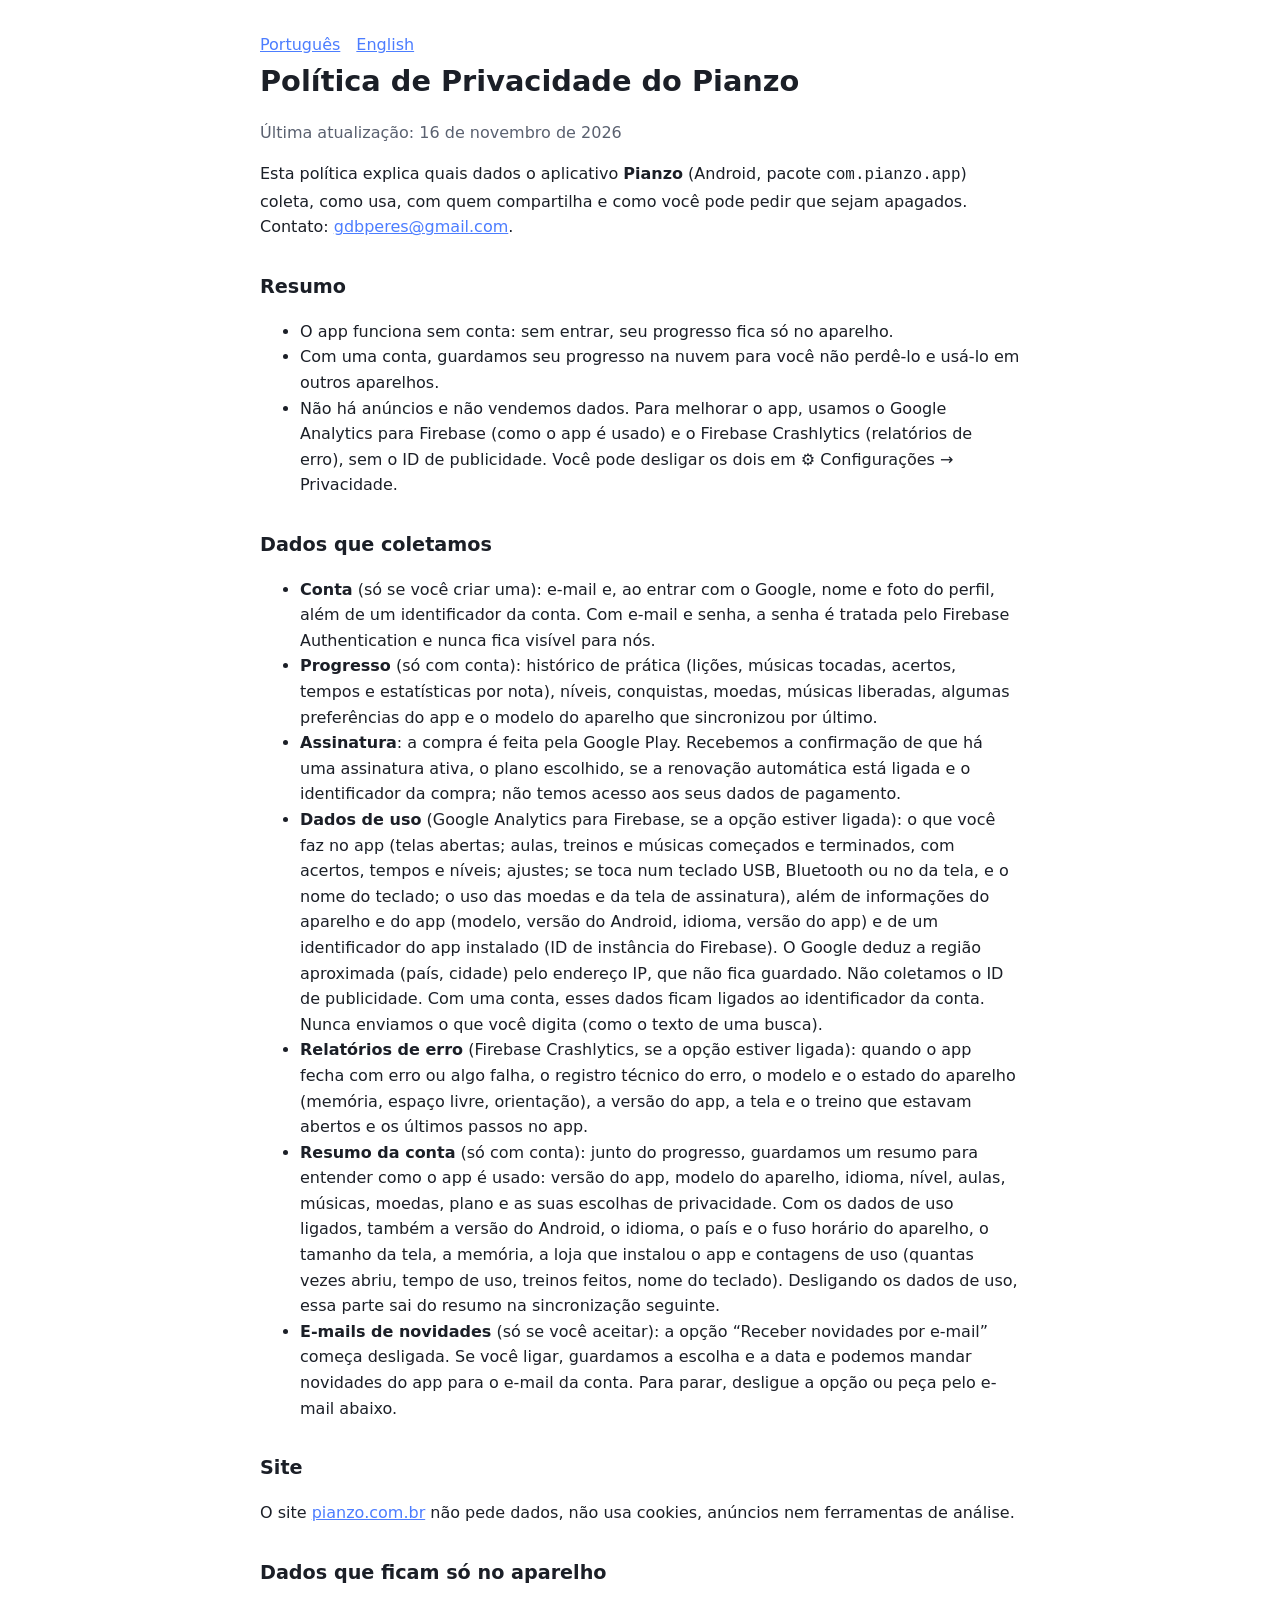
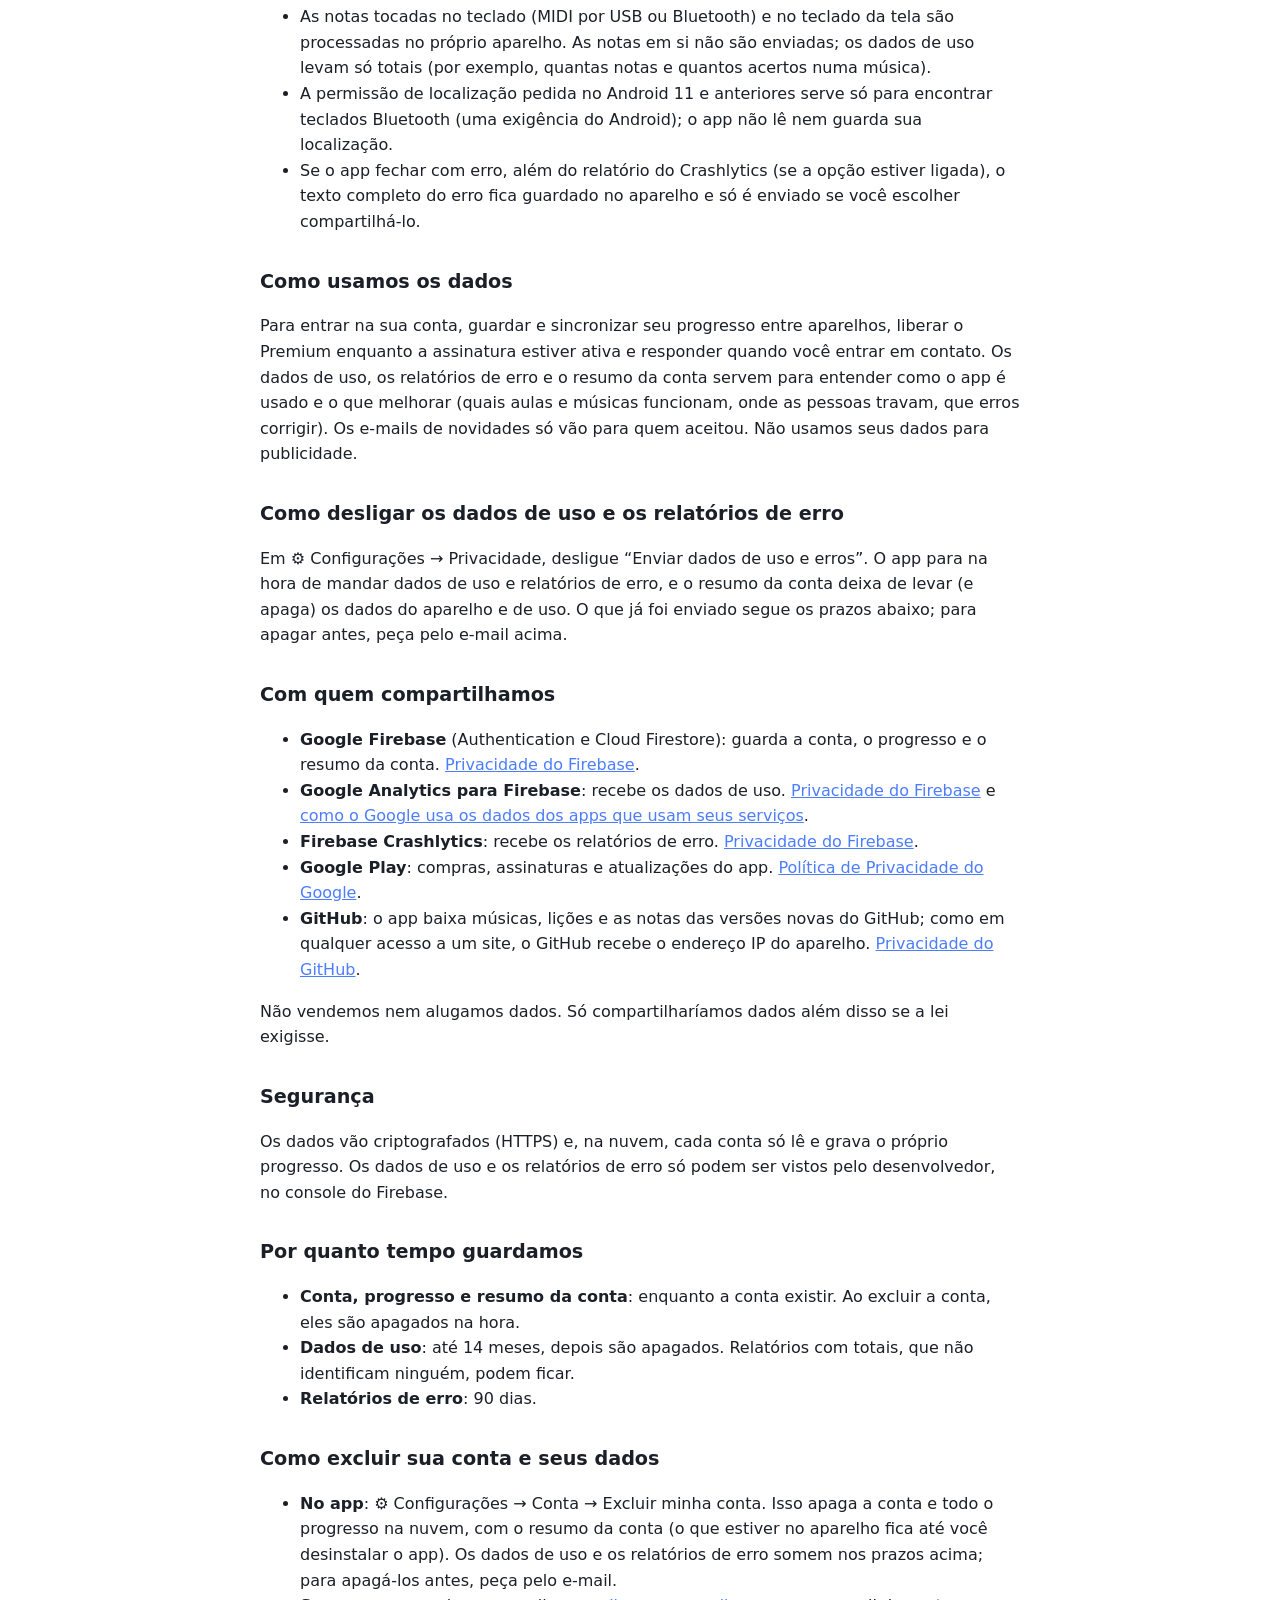
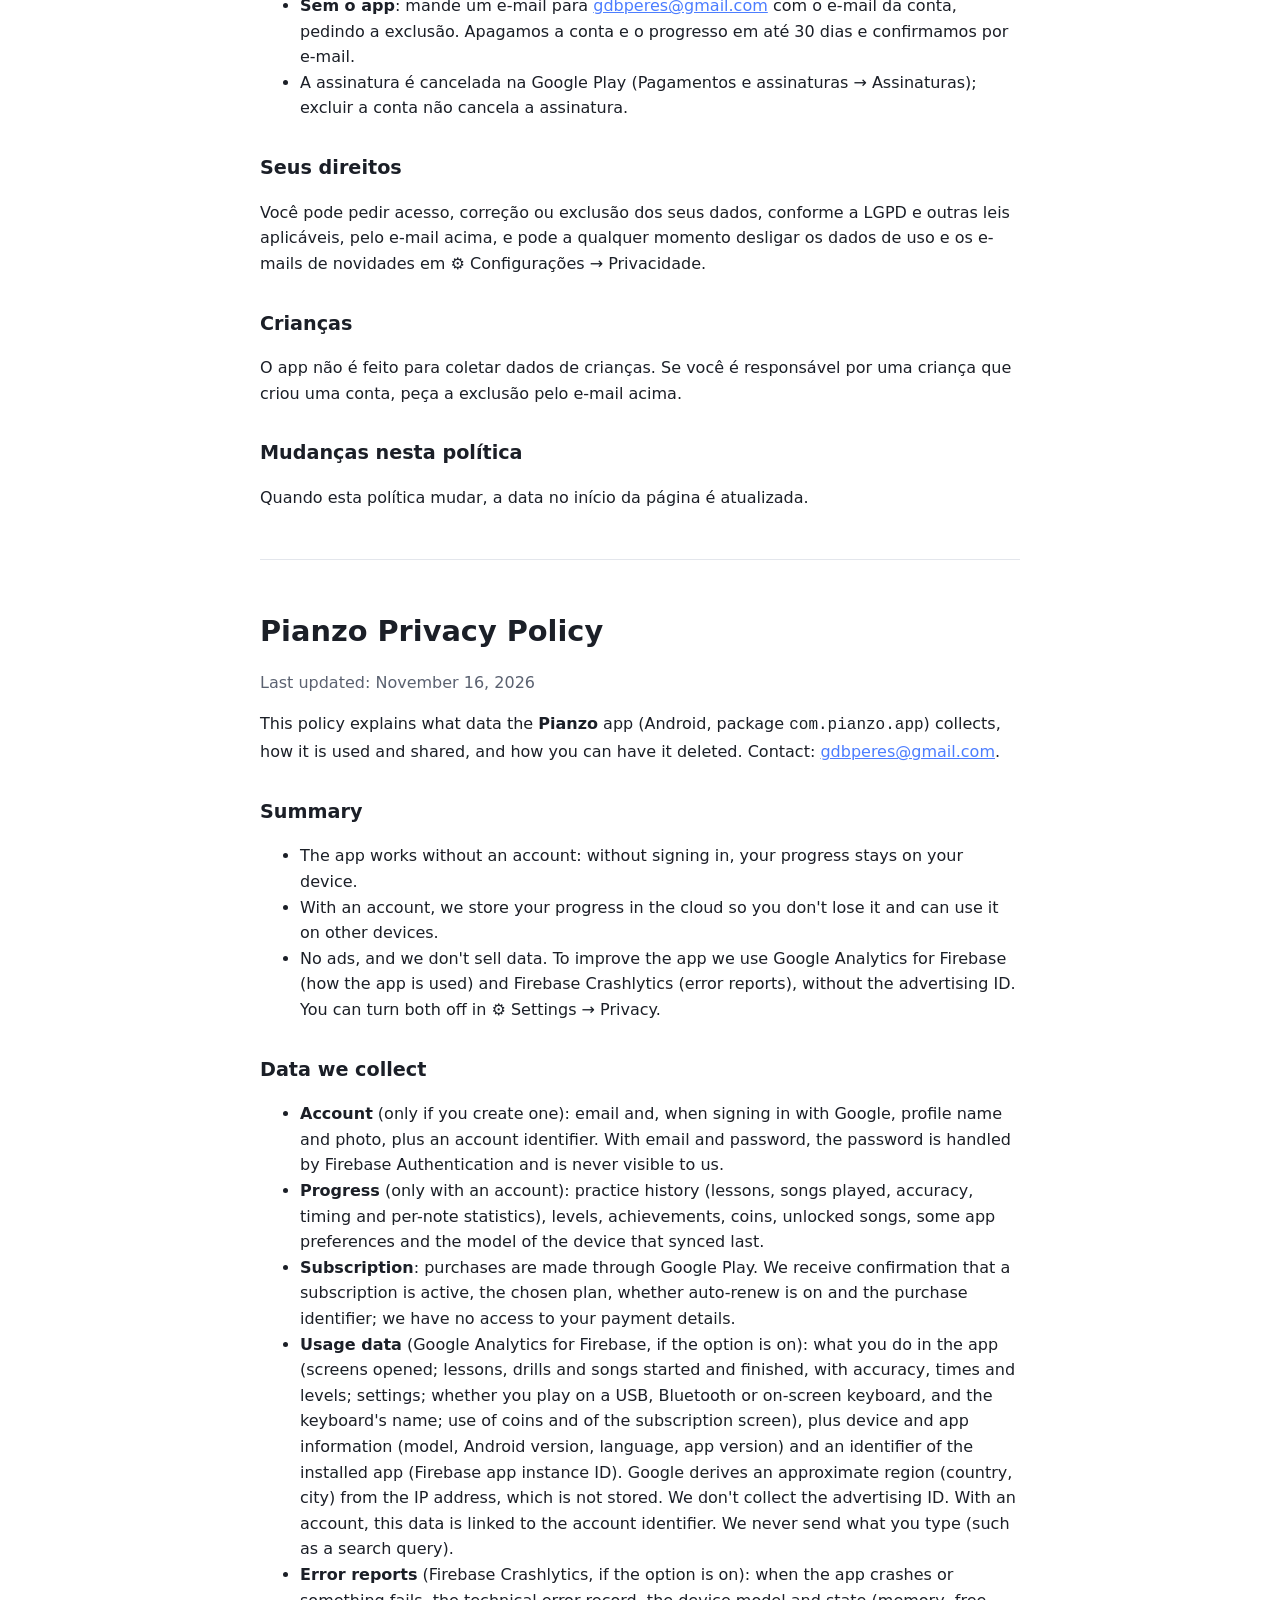
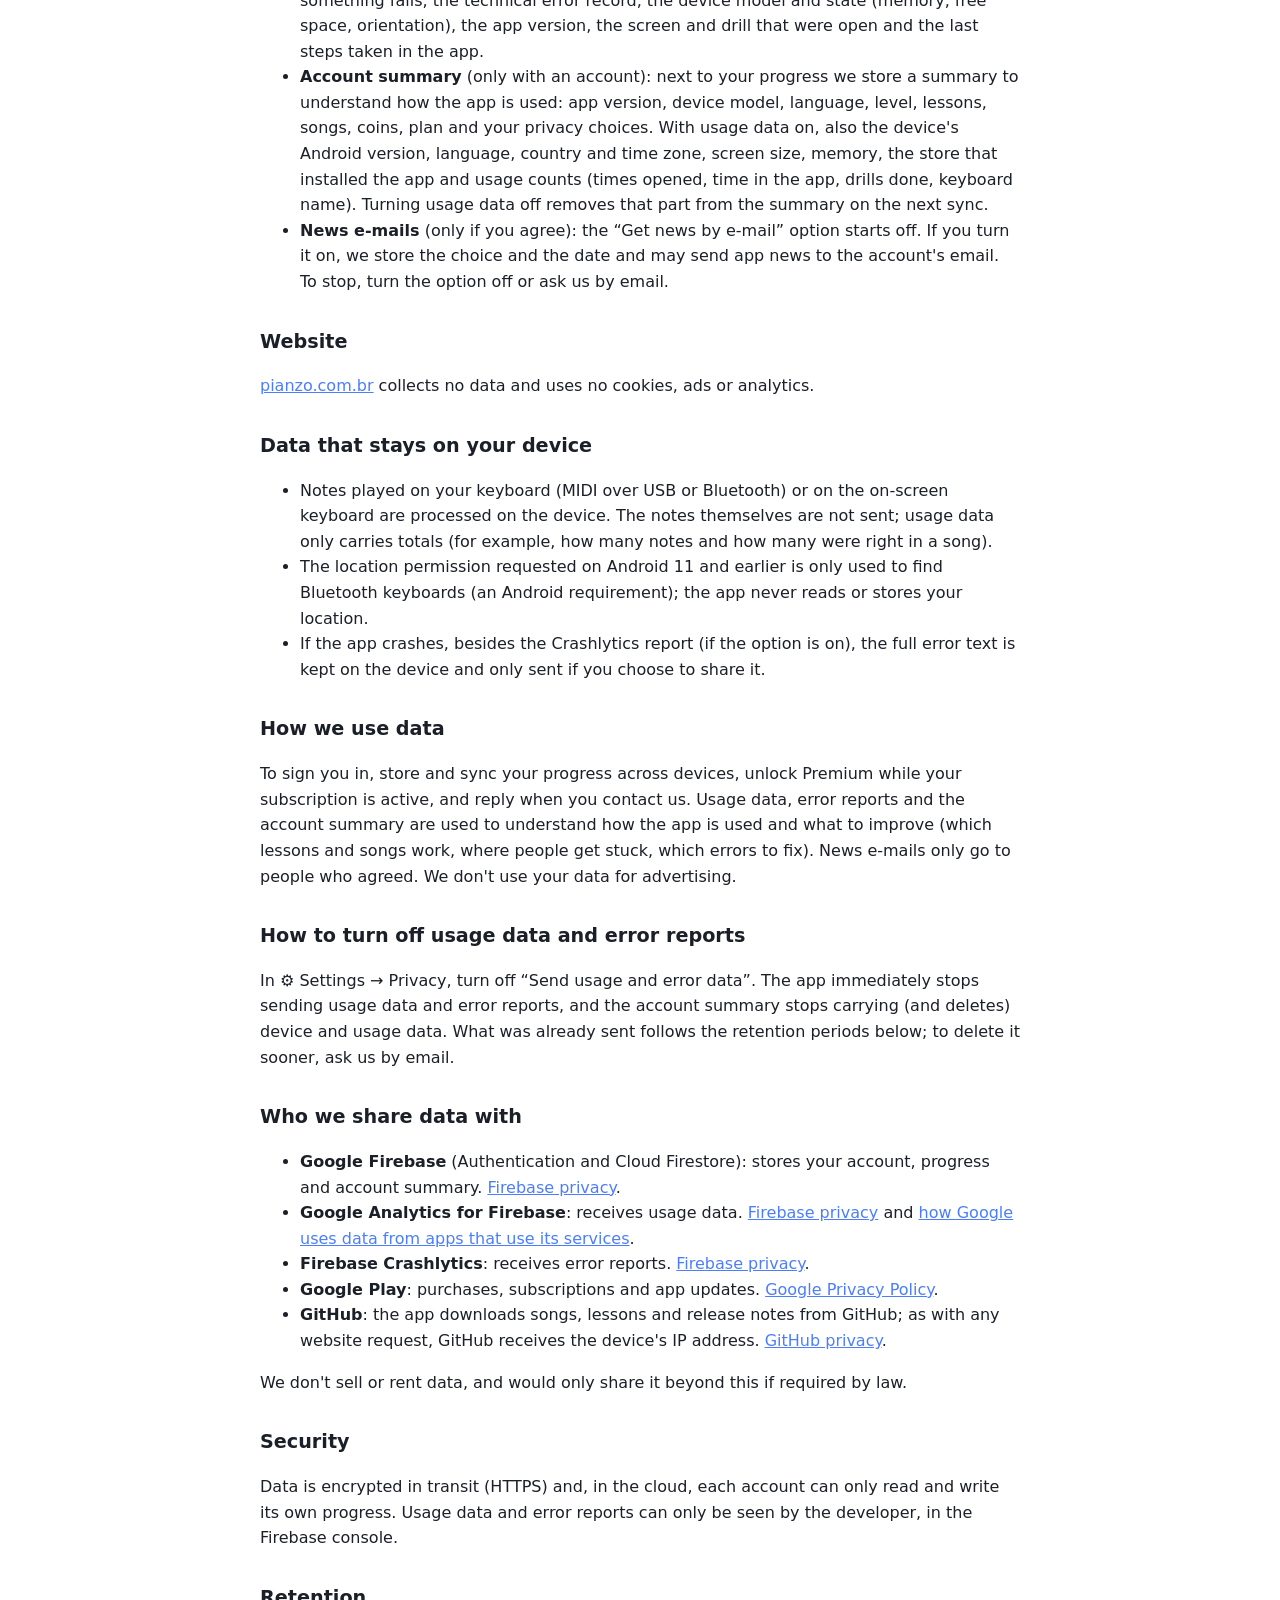
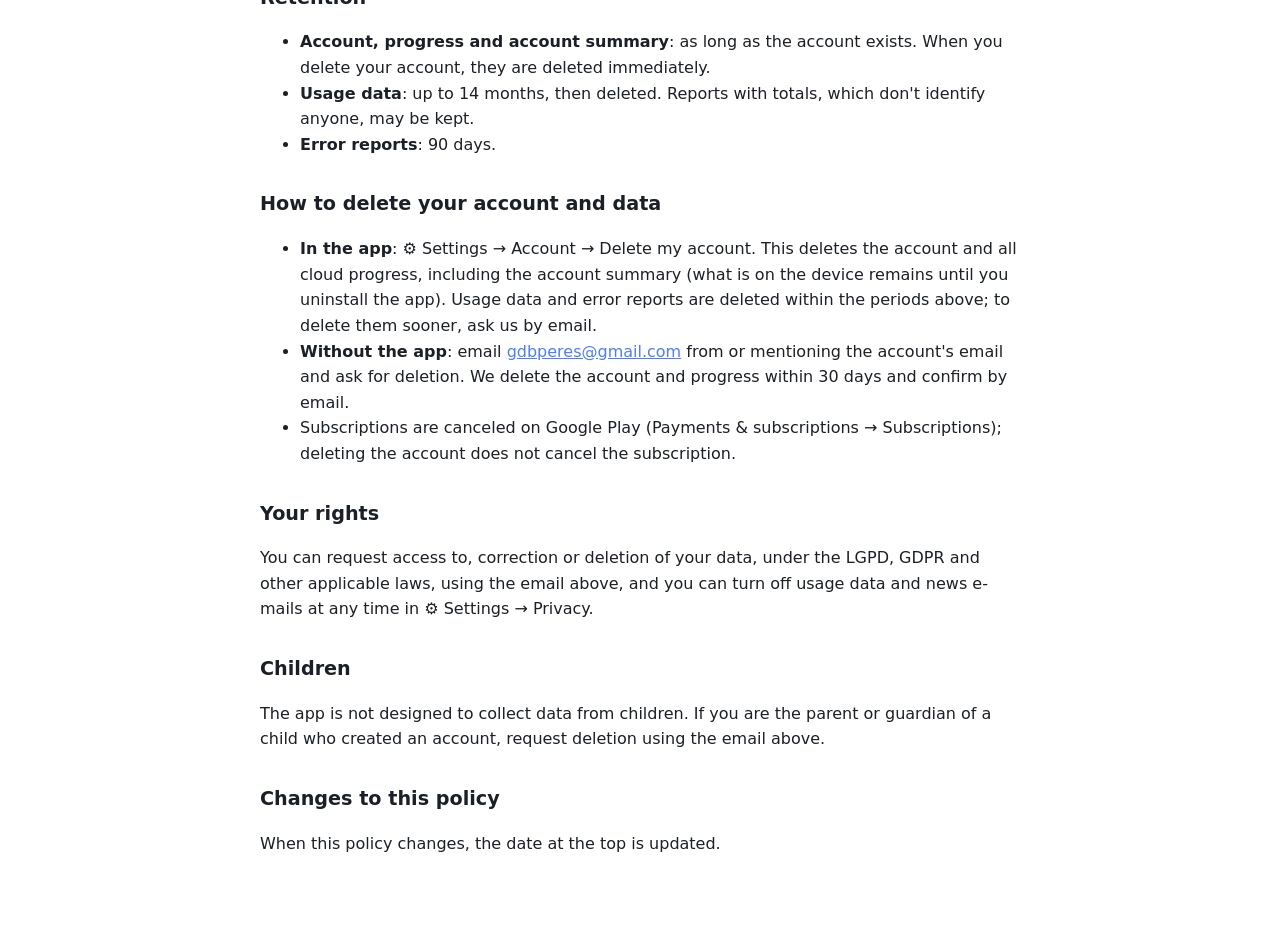
==== commit bd4713cb: "Conteúdo de 61352a25f640b07e24f63d9f2cffe764ddc6079c" ====
--- a/privacidade/index.html
+++ b/privacidade/index.html
@@ -27,7 +27,7 @@
 
 <section id="pt" lang="pt-BR">
 <h1>Política de Privacidade do Pianzo</h1>
-<p class="muted">Última atualização: 22 de outubro de 2026</p>
+<p class="muted">Última atualização: 16 de novembro de 2026</p>
 
 <p>Esta política explica quais dados o aplicativo <strong>Pianzo</strong> (Android, pacote <code>com.pianzo.app</code>)
 coleta, como usa, com quem compartilha e como você pode pedir que sejam apagados. Contato:
@@ -74,12 +74,9 @@
     conta. Para parar, desligue a opção ou peça pelo e-mail abaixo.</li>
 </ul>
 
-<h2 id="testadores">Inscrição de testadores (site)</h2>
-<p>No site <a href="https://pianzo.com.br/">pianzo.com.br</a>, quem quer testar o app informa nome, e-mail da conta
-Google, o modelo do aparelho (opcional), se tem teclado, quanto já toca, uma mensagem (opcional) e o idioma do
-navegador. Usamos esses dados só para liberar o acesso ao teste na Google Play e falar com você sobre ele; ficam no
-Google Firebase (Cloud Firestore) até o fim do programa de testes ou até você pedir a exclusão pelo e-mail acima. O
-site não usa cookies, anúncios nem ferramentas de análise.</p>
+<h2 id="site">Site</h2>
+<p>O site <a href="https://pianzo.com.br/">pianzo.com.br</a> não pede dados, não usa cookies, anúncios nem
+ferramentas de análise.</p>
 
 <h2>Dados que ficam só no aparelho</h2>
 <ul>
@@ -164,7 +161,7 @@
 
 <section id="en" lang="en">
 <h1>Pianzo Privacy Policy</h1>
-<p class="muted">Last updated: October 22, 2026</p>
+<p class="muted">Last updated: November 16, 2026</p>
 
 <p>This policy explains what data the <strong>Pianzo</strong> app (Android, package <code>com.pianzo.app</code>)
 collects, how it is used and shared, and how you can have it deleted. Contact:
@@ -210,12 +207,8 @@
     or ask us by email.</li>
 </ul>
 
-<h2 id="testers">Tester sign-up (website)</h2>
-<p>On <a href="https://pianzo.com.br/">pianzo.com.br</a>, people who want to test the app provide their name, Google
-account email, device model (optional), whether they have a keyboard, how much they already play, a message
-(optional) and the browser language. We only use this to grant access to the test on Google Play and to contact you
-about it; it is stored in Google Firebase (Cloud Firestore) until the testing program ends or you ask us to delete it
-using the email above. The website uses no cookies, ads or analytics.</p>
+<h2 id="website">Website</h2>
+<p><a href="https://pianzo.com.br/">pianzo.com.br</a> collects no data and uses no cookies, ads or analytics.</p>
 
 <h2>Data that stays on your device</h2>
 <ul>
